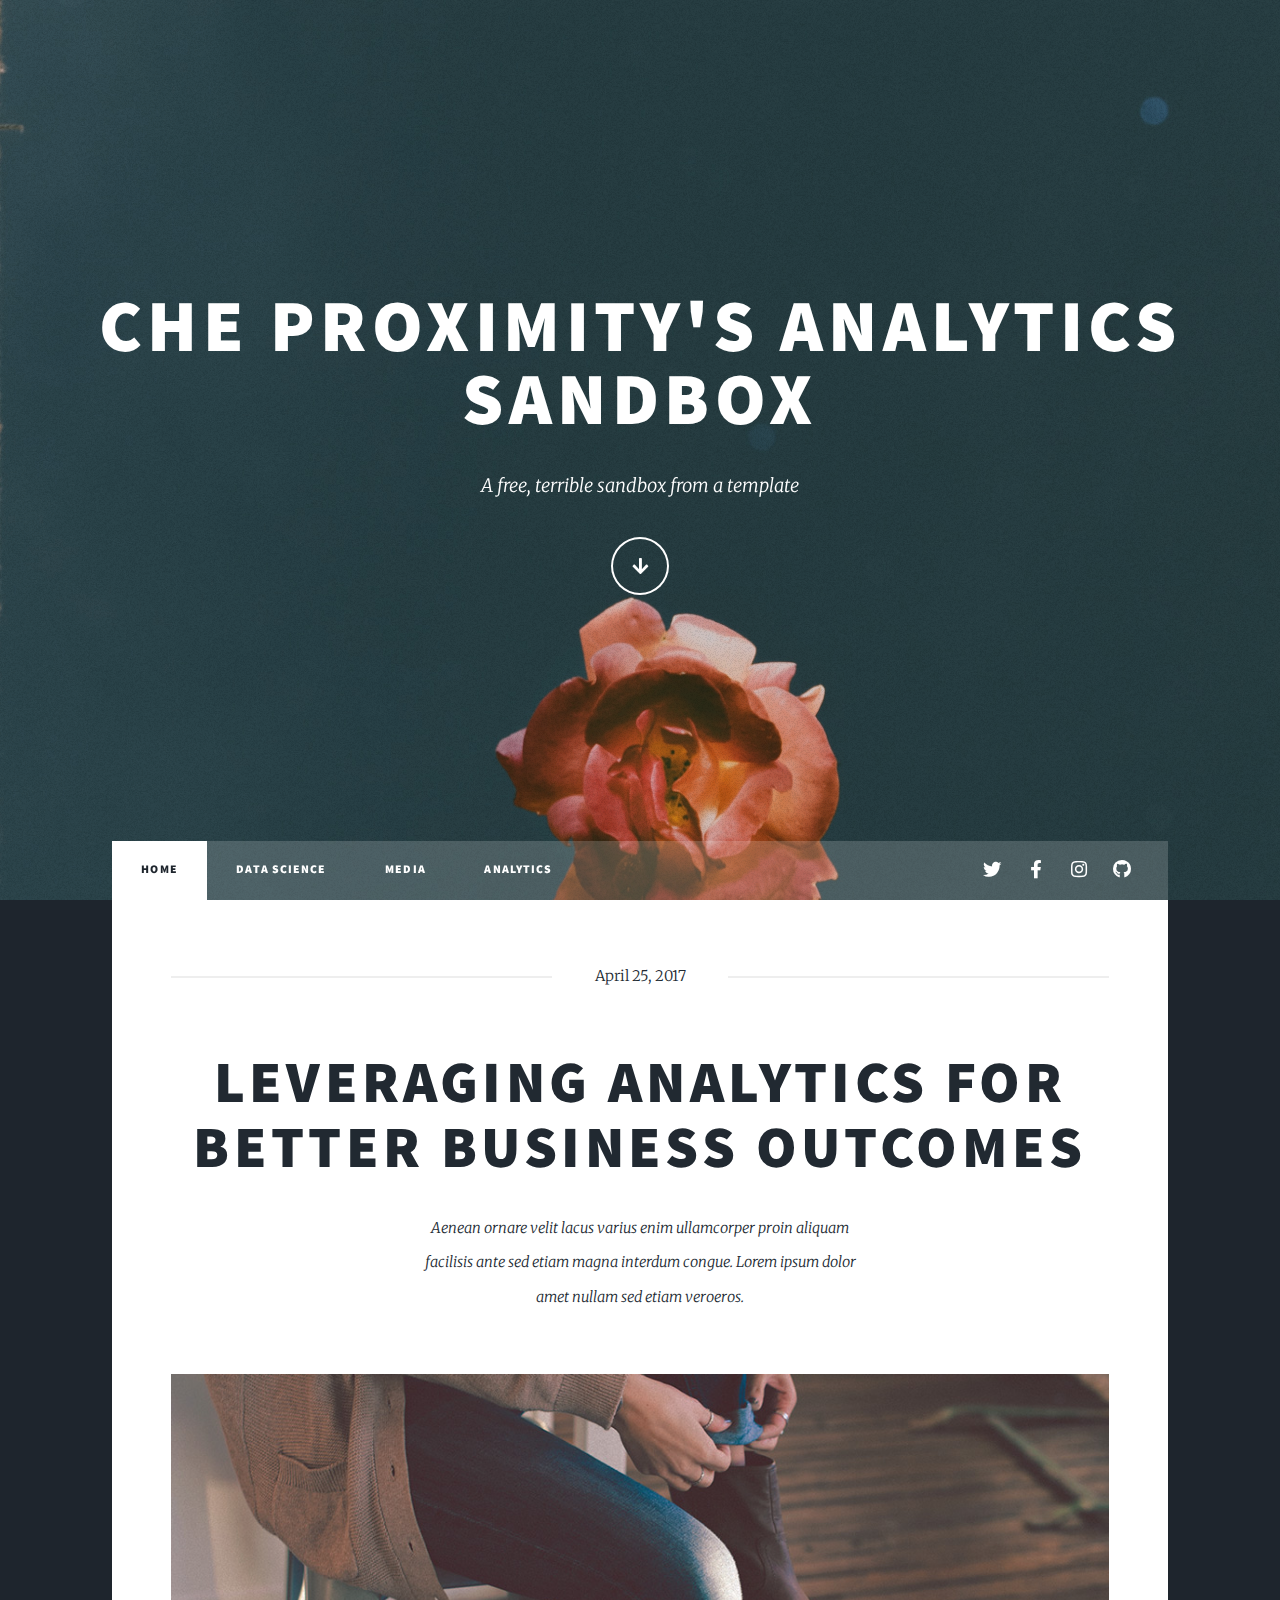
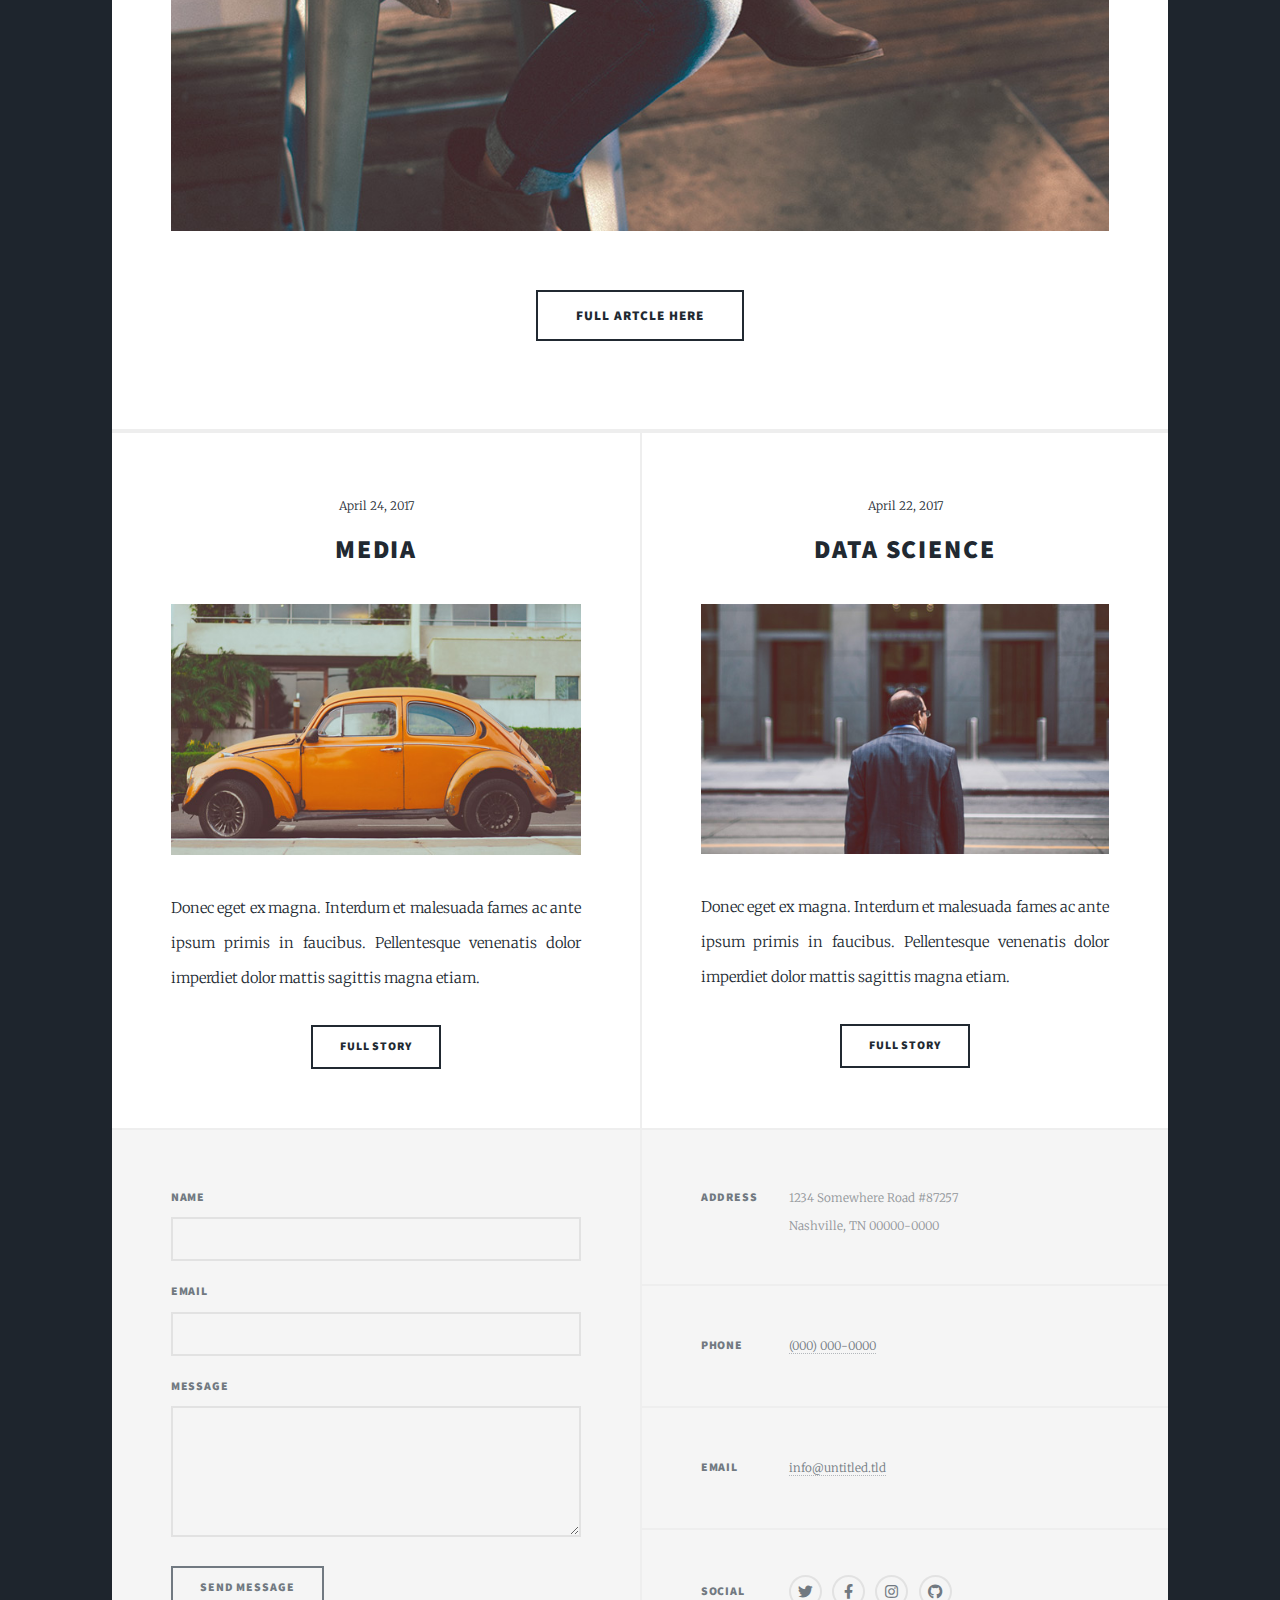
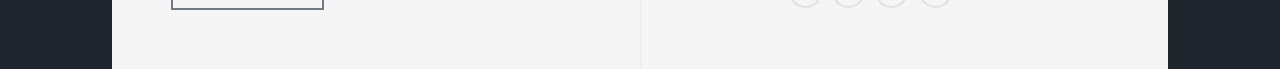
==== index.html @ 930ec950 "Update index.html" ====
<!DOCTYPE HTML>
<html>
	<head>
		<script src="//assets.adobedtm.com/launch-EN74e5ab53ba4c454cb581efbac5a014db-development.min.js"></script>
		<!-- Google Tag Manager -->
		<script>(function(w,d,s,l,i){w[l]=w[l]||[];w[l].push({'gtm.start':
		new Date().getTime(),event:'gtm.js'});var f=d.getElementsByTagName(s)[0],
		j=d.createElement(s),dl=l!='dataLayer'?'&l='+l:'';j.async=true;j.src=
		'https://www.googletagmanager.com/gtm.js?id='+i+dl;f.parentNode.insertBefore(j,f);
		})(window,document,'script','dataLayer','GTM-KGRVDTM');</script>
		<!-- End Google Tag Manager -->
		<title>Sandbox</title>
		<meta charset="utf-8" />
		<meta name="viewport" content="width=device-width, initial-scale=1, user-scalable=no" />
		<link rel="stylesheet" href="assets/css/main.css" />
		<noscript><link rel="stylesheet" href="assets/css/noscript.css" /></noscript>
	</head>
	<body class="is-preload">
		<!-- Google Tag Manager (noscript) -->
		<noscript><iframe src="https://www.googletagmanager.com/ns.html?id=GTM-KGRVDTM"
		height="0" width="0" style="display:none;visibility:hidden"></iframe></noscript>
		<!-- End Google Tag Manager (noscript) -->

		<!-- Wrapper -->
			<div id="wrapper" class="fade-in">

				<!-- Intro -->
					<div id="intro">
						<h1>CHE Proximity's Analytics Sandbox</h1>
						<p>A free, terrible sandbox from a template</p>
						<ul class="actions">
							<li><a href="#header" class="button icon solid solo fa-arrow-down scrolly" data-event-label="header-continue">Continue</a></li>
						</ul>
					</div>

				<!-- Header -->
					<header id="header">
						<a href="index.html" class="logo" data-event-label="header-navigation-button">Back to Home</a>
					</header>

				<!-- Nav -->
					<nav id="nav">
						<ul class="links">
							<li class="active"><a href="index.html" data-event-label="header-navigation-home">Home</a></li>
							<li><a href="datascience.html" data-event-label="header-navigation-datascience">Data Science</a></li>
							<li><a href="media.html" data-event-label="header-navigation-media">Media</a></li>
							<li><a href="analytics.html" data-event-label="header-navigation-analytics">Analytics</a></li>
						</ul>
						<ul class="icons">
							<li><a href="#" data-event-label="header-social-twitter" class="icon brands fa-twitter"><span class="label">Twitter</span></a></li>
							<li><a href="#" data-event-label="header-social-facebook" class="icon brands fa-facebook-f"><span class="label">Facebook</span></a></li>
							<li><a href="#" data-event-label="header-social-instagram" class="icon brands fa-instagram"><span class="label">Instagram</span></a></li>
							<li><a href="#" data-event-label="header-social-github" class="icon brands fa-github"><span class="label">GitHub</span></a></li>
						</ul>
					</nav>

				<!-- Main -->
					<div id="main">

						<!-- Featured Post -->
							<article class="post featured">
								<header class="major">
									<span class="date">April 25, 2017</span>
									<h2><a href="#">Leveraging analytics for better business outcomes</a></h2>
									<p>Aenean ornare velit lacus varius enim ullamcorper proin aliquam<br />
									facilisis ante sed etiam magna interdum congue. Lorem ipsum dolor<br />
									amet nullam sed etiam veroeros.</p>
								</header>
								<a href="analytics.html" class="image main"><img src="images/pic01.jpg" alt="" /></a>
								<ul class="actions special">
									<li><a href="analytics.html" class="button large">Full Artcle Here</a></li>
								</ul>
							</article>

						<!-- Posts -->
							<section class="posts">
								<article>
									<header>
										<span class="date">April 24, 2017</span>
										<h2><a href="media.html" data-event-label="article-media-header">Media</h2>
									</header>
									<a href="media.html" class="image fit" data-event-label="article-media-image"><img src="images/pic02.jpg" alt="" /></a>
									<p>Donec eget ex magna. Interdum et malesuada fames ac ante ipsum primis in faucibus. Pellentesque venenatis dolor imperdiet dolor mattis sagittis magna etiam.</p>
									<ul class="actions special">
										<li><a href="media.html" class="button" data-event-label="article-media-button">Full Story</a></li>
									</ul>
								</article>
								<article>
									<header>
										<span class="date">April 22, 2017</span>
										<h2><a href="datascience.html" data-event-label="article-datascience-header">Data Science</a></h2>
									</header>
									<a href="datascience.html" class="image fit" data-event-label="article-datascience-image"><img src="images/pic03.jpg" alt="" /></a>
									<p>Donec eget ex magna. Interdum et malesuada fames ac ante ipsum primis in faucibus. Pellentesque venenatis dolor imperdiet dolor mattis sagittis magna etiam.</p>
									<ul class="actions special">
										<li><a href="datascience.html" class="button" data-event-label="article-datascience-button">Full Story</a></li>
									</ul>
								</article>
							</section>
							</div>
				<!-- Footer -->
					<footer id="footer">
						<section>
							<form method="post" action="#">
								<div class="fields">
									<div class="field">
										<label for="name">Name</label>
										<input type="text" name="name" id="name" />
									</div>
									<div class="field">
										<label for="email">Email</label>
										<input type="text" name="email" id="email" />
									</div>
									<div class="field">
										<label for="message">Message</label>
										<textarea name="message" id="message" rows="3"></textarea>
									</div>
								</div>
								<ul class="actions">
									<li><input data-event-label="footer-email-submit" type="submit" value="Send Message" /></li>
								</ul>
							</form>
						</section>
						<section class="split contact">
							<section class="alt">
								<h3>Address</h3>
								<p>1234 Somewhere Road #87257<br />
								Nashville, TN 00000-0000</p>
							</section>
							<section>
								<h3>Phone</h3>
								<p><a  data-event-label="footer-phone-click" href="#">(000) 000-0000</a></p>
							</section>
							<section>
								<h3>Email</h3>
								<p><a data-event-label="footer-email-submit" href="#">info@untitled.tld</a></p>
							</section>
							<section>
								<h3>Social</h3>
								<ul class="icons alt">
									<li><a href="#" data-event-label="footer-social-twitter" class="icon brands alt fa-twitter"><span class="label">Twitter</span></a></li>
									<li><a href="#" data-event-label="footer-social-facebook" class="icon brands alt fa-facebook-f"><span class="label">Facebook</span></a></li>
									<li><a href="#" data-event-label="footer-social-instagram" class="icon brands alt fa-instagram"><span class="label">Instagram</span></a></li>
									<li><a href="#" data-event-label="footer-social-github" class="icon brands alt fa-github"><span class="label">GitHub</span></a></li>
								</ul>
							</section>
						</section>
					</footer>
			</div>

		<!-- Scripts -->
			<script src="assets/js/jquery.min.js"></script>
			<script src="assets/js/jquery.scrollex.min.js"></script>
			<script src="assets/js/jquery.scrolly.min.js"></script>
			<script src="assets/js/browser.min.js"></script>
			<script src="assets/js/breakpoints.min.js"></script>
			<script src="assets/js/util.js"></script>
			<script src="assets/js/main.js"></script>
	<script type="text/javascript">_satellite.pageBottom();</script>
	</body>
</html>
---- assets/css/main.css ----
@import url(fontawesome-all.min.css);
@import url("https://fonts.googleapis.com/css?family=Merriweather:300,700,300italic,700italic|Source+Sans+Pro:900");

/*
	Massively by HTML5 UP
	html5up.net | @ajlkn
	Free for personal and commercial use under the CCA 3.0 license (html5up.net/license)
*/

html, body, div, span, applet, object,
iframe, h1, h2, h3, h4, h5, h6, p, blockquote,
pre, a, abbr, acronym, address, big, cite,
code, del, dfn, em, img, ins, kbd, q, s, samp,
small, strike, strong, sub, sup, tt, var, b,
u, i, center, dl, dt, dd, ol, ul, li, fieldset,
form, label, legend, table, caption, tbody,
tfoot, thead, tr, th, td, article, aside,
canvas, details, embed, figure, figcaption,
footer, header, hgroup, menu, nav, output, ruby,
section, summary, time, mark, audio, video {
	margin: 0;
	padding: 0;
	border: 0;
	font-size: 100%;
	font: inherit;
	vertical-align: baseline;}

article, aside, details, figcaption, figure,
footer, header, hgroup, menu, nav, section {
	display: block;}

body {
	line-height: 1;
}

ol, ul {
	list-style: none;
}

blockquote, q {
	quotes: none;
}

	blockquote:before, blockquote:after, q:before, q:after {
		content: '';
		content: none;
	}

table {
	border-collapse: collapse;
	border-spacing: 0;
}

body {
	-webkit-text-size-adjust: none;
}

mark {
	background-color: transparent;
	color: inherit;
}

input::-moz-focus-inner {
	border: 0;
	padding: 0;
}

input, select, textarea {
	-moz-appearance: none;
	-webkit-appearance: none;
	-ms-appearance: none;
	appearance: none;
}

/* Basic */

	@-ms-viewport {
		width: device-width;
	}

	body {
		-ms-overflow-style: scrollbar;
	}

	@media screen and (max-width: 480px) {

		html, body {
			min-width: 320px;
		}

	}

	html {
		box-sizing: border-box;
	}

	*, *:before, *:after {
		box-sizing: inherit;
	}

	body {
		background-color: #1e252d;
	}

		body.is-preload *, body.is-preload *:before, body.is-preload *:after {
			-moz-animation: none !important;
			-webkit-animation: none !important;
			-ms-animation: none !important;
			animation: none !important;
			-moz-transition: none !important;
			-webkit-transition: none !important;
			-ms-transition: none !important;
			transition: none !important;
		}

/* Type */

	html {
		font-size: 16pt;
	}

		@media screen and (max-width: 1680px) {

			html {
				font-size: 12pt;
			}

		}

		@media screen and (max-width: 1280px) {

			html {
				font-size: 11pt;
			}

		}

		@media screen and (max-width: 360px) {

			html {
				font-size: 10pt;
			}

		}

	body {
		color: #212931;
	}

	body, input, select, textarea {
		font-family: "Merriweather", Georgia, serif;
		font-weight: 300;
		font-size: 1rem;
		line-height: 2.375;
	}

	a {
		-moz-transition: color 0.2s ease-in-out, background-color 0.2s ease-in-out, border-color 0.2s ease-in-out, box-shadow 0.2s ease-in-out;
		-webkit-transition: color 0.2s ease-in-out, background-color 0.2s ease-in-out, border-color 0.2s ease-in-out, box-shadow 0.2s ease-in-out;
		-ms-transition: color 0.2s ease-in-out, background-color 0.2s ease-in-out, border-color 0.2s ease-in-out, box-shadow 0.2s ease-in-out;
		transition: color 0.2s ease-in-out, background-color 0.2s ease-in-out, border-color 0.2s ease-in-out, box-shadow 0.2s ease-in-out;
		border-bottom: dotted 1px;
		text-decoration: none;
	}

		a:hover {
			border-bottom-color: transparent;
		}

	strong, b {
		font-weight: 600;
	}

	em, i {
		font-style: italic;
	}

	p {
		text-align: justify;
		margin: 0 0 2rem 0;
	}

	h1, h2, h3, h4, h5, h6 {
		font-family: "Source Sans Pro", Helvetica, sans-serif;
		font-weight: 900;
		line-height: 1.5;
		letter-spacing: 0.075em;
		text-transform: uppercase;
		margin: 0 0 1rem 0;
	}

		h1 a, h2 a, h3 a, h4 a, h5 a, h6 a {
			border-bottom: 0;
			color: inherit;
			text-decoration: none;
		}

	h1 {
		font-size: 4rem;
		line-height: 1.1;
		margin: 0 0 2rem 0;
	}

	h2 {
		font-size: 1.75rem;
		line-height: 1.3;
		margin: 0 0 1.5rem 0;
	}

	h3 {
		font-size: 1.25rem;
		margin: 0 0 1.5rem 0;
	}

	h4 {
		font-size: 1rem;
	}

	h5 {
		font-size: 0.9rem;
	}

	h6 {
		font-size: 0.8rem;
	}

	sub {
		font-size: 0.8rem;
		position: relative;
		top: 0.5rem;
	}

	sup {
		font-size: 0.8rem;
		position: relative;
		top: -0.5rem;
	}

	blockquote {
		border-left: solid 4px;
		font-style: italic;
		margin: 0 0 2rem 0;
		padding: 0.5rem 0 0.5rem 2rem;
	}

	code {
		border: solid 2px;
		font-family: "Courier New", monospace;
		font-size: 0.9rem;
		margin: 0 0.25rem;
		padding: 0.25rem 0.65rem;
	}

	pre {
		-webkit-overflow-scrolling: touch;
		font-family: "Courier New", monospace;
		font-size: 0.9rem;
		margin: 0 0 2rem 0;
	}

		pre code {
			display: block;
			line-height: 1.75;
			padding: 1rem 1.5rem;
			overflow-x: auto;
		}

	hr {
		border: 0;
		border-bottom: solid 2px;
		margin: 3rem 0;
	}

		hr.major {
			margin: 5rem 0;
		}

	.align-left {
		text-align: left;
	}

	.align-center {
		text-align: center;
	}

	.align-right {
		text-align: right;
	}

	input, select, textarea {
		color: #212931;
	}

	a {
		color: #212931;
		border-bottom-color: rgba(33, 41, 49, 0.5);
	}

		a:hover {
			border-bottom-color: transparent;
			color: #18bfef !important;
		}

	strong, b {
		color: #212931;
	}

	h1, h2, h3, h4, h5, h6 {
		color: #212931;
	}

	blockquote {
		border-left-color: #eeeeee;
	}

	code {
		background: rgba(220, 220, 220, 0.25);
		border-color: #eeeeee;
	}

	hr {
		border-bottom-color: #eeeeee;
	}

/* Row */

	.row {
		display: flex;
		flex-wrap: wrap;
		box-sizing: border-box;
		align-items: stretch;
	}

		.row > * {
			box-sizing: border-box;
		}

		.row.gtr-uniform > * > :last-child {
			margin-bottom: 0;
		}

		.row.aln-left {
			justify-content: flex-start;
		}

		.row.aln-center {
			justify-content: center;
		}

		.row.aln-right {
			justify-content: flex-end;
		}

		.row.aln-top {
			align-items: flex-start;
		}

		.row.aln-middle {
			align-items: center;
		}

		.row.aln-bottom {
			align-items: flex-end;
		}

		.row > .imp {
			order: -1;
		}

		.row > .col-1 {
			width: 8.33333%;
		}

		.row > .off-1 {
			margin-left: 8.33333%;
		}

		.row > .col-2 {
			width: 16.66667%;
		}

		.row > .off-2 {
			margin-left: 16.66667%;
		}

		.row > .col-3 {
			width: 25%;
		}

		.row > .off-3 {
			margin-left: 25%;
		}

		.row > .col-4 {
			width: 33.33333%;
		}

		.row > .off-4 {
			margin-left: 33.33333%;
		}

		.row > .col-5 {
			width: 41.66667%;
		}

		.row > .off-5 {
			margin-left: 41.66667%;
		}

		.row > .col-6 {
			width: 50%;
		}

		.row > .off-6 {
			margin-left: 50%;
		}

		.row > .col-7 {
			width: 58.33333%;
		}

		.row > .off-7 {
			margin-left: 58.33333%;
		}

		.row > .col-8 {
			width: 66.66667%;
		}

		.row > .off-8 {
			margin-left: 66.66667%;
		}

		.row > .col-9 {
			width: 75%;
		}

		.row > .off-9 {
			margin-left: 75%;
		}

		.row > .col-10 {
			width: 83.33333%;
		}

		.row > .off-10 {
			margin-left: 83.33333%;
		}

		.row > .col-11 {
			width: 91.66667%;
		}

		.row > .off-11 {
			margin-left: 91.66667%;
		}

		.row > .col-12 {
			width: 100%;
		}

		.row > .off-12 {
			margin-left: 100%;
		}

		.row.gtr-0 {
			margin-top: 0;
			margin-left: 0rem;
		}

			.row.gtr-0 > * {
				padding: 0 0 0 0rem;
			}

			.row.gtr-0.gtr-uniform {
				margin-top: 0rem;
			}

				.row.gtr-0.gtr-uniform > * {
					padding-top: 0rem;
				}

		.row.gtr-25 {
			margin-top: 0;
			margin-left: -0.375rem;
		}

			.row.gtr-25 > * {
				padding: 0 0 0 0.375rem;
			}

			.row.gtr-25.gtr-uniform {
				margin-top: -0.375rem;
			}

				.row.gtr-25.gtr-uniform > * {
					padding-top: 0.375rem;
				}

		.row.gtr-50 {
			margin-top: 0;
			margin-left: -0.75rem;
		}

			.row.gtr-50 > * {
				padding: 0 0 0 0.75rem;
			}

			.row.gtr-50.gtr-uniform {
				margin-top: -0.75rem;
			}

				.row.gtr-50.gtr-uniform > * {
					padding-top: 0.75rem;
				}

		.row {
			margin-top: 0;
			margin-left: -1.5rem;
		}

			.row > * {
				padding: 0 0 0 1.5rem;
			}

			.row.gtr-uniform {
				margin-top: -1.5rem;
			}

				.row.gtr-uniform > * {
					padding-top: 1.5rem;
				}

		.row.gtr-150 {
			margin-top: 0;
			margin-left: -2.25rem;
		}

			.row.gtr-150 > * {
				padding: 0 0 0 2.25rem;
			}

			.row.gtr-150.gtr-uniform {
				margin-top: -2.25rem;
			}

				.row.gtr-150.gtr-uniform > * {
					padding-top: 2.25rem;
				}

		.row.gtr-200 {
			margin-top: 0;
			margin-left: -3rem;
		}

			.row.gtr-200 > * {
				padding: 0 0 0 3rem;
			}

			.row.gtr-200.gtr-uniform {
				margin-top: -3rem;
			}

				.row.gtr-200.gtr-uniform > * {
					padding-top: 3rem;
				}

		@media screen and (max-width: 1680px) {

			.row {
				display: flex;
				flex-wrap: wrap;
				box-sizing: border-box;
				align-items: stretch;
			}

				.row > * {
					box-sizing: border-box;
				}

				.row.gtr-uniform > * > :last-child {
					margin-bottom: 0;
				}

				.row.aln-left {
					justify-content: flex-start;
				}

				.row.aln-center {
					justify-content: center;
				}

				.row.aln-right {
					justify-content: flex-end;
				}

				.row.aln-top {
					align-items: flex-start;
				}

				.row.aln-middle {
					align-items: center;
				}

				.row.aln-bottom {
					align-items: flex-end;
				}

				.row > .imp-xlarge {
					order: -1;
				}

				.row > .col-1-xlarge {
					width: 8.33333%;
				}

				.row > .off-1-xlarge {
					margin-left: 8.33333%;
				}

				.row > .col-2-xlarge {
					width: 16.66667%;
				}

				.row > .off-2-xlarge {
					margin-left: 16.66667%;
				}

				.row > .col-3-xlarge {
					width: 25%;
				}

				.row > .off-3-xlarge {
					margin-left: 25%;
				}

				.row > .col-4-xlarge {
					width: 33.33333%;
				}

				.row > .off-4-xlarge {
					margin-left: 33.33333%;
				}

				.row > .col-5-xlarge {
					width: 41.66667%;
				}

				.row > .off-5-xlarge {
					margin-left: 41.66667%;
				}

				.row > .col-6-xlarge {
					width: 50%;
				}

				.row > .off-6-xlarge {
					margin-left: 50%;
				}

				.row > .col-7-xlarge {
					width: 58.33333%;
				}

				.row > .off-7-xlarge {
					margin-left: 58.33333%;
				}

				.row > .col-8-xlarge {
					width: 66.66667%;
				}

				.row > .off-8-xlarge {
					margin-left: 66.66667%;
				}

				.row > .col-9-xlarge {
					width: 75%;
				}

				.row > .off-9-xlarge {
					margin-left: 75%;
				}

				.row > .col-10-xlarge {
					width: 83.33333%;
				}

				.row > .off-10-xlarge {
					margin-left: 83.33333%;
				}

				.row > .col-11-xlarge {
					width: 91.66667%;
				}

				.row > .off-11-xlarge {
					margin-left: 91.66667%;
				}

				.row > .col-12-xlarge {
					width: 100%;
				}

				.row > .off-12-xlarge {
					margin-left: 100%;
				}

				.row.gtr-0 {
					margin-top: 0;
					margin-left: 0rem;
				}

					.row.gtr-0 > * {
						padding: 0 0 0 0rem;
					}

					.row.gtr-0.gtr-uniform {
						margin-top: 0rem;
					}

						.row.gtr-0.gtr-uniform > * {
							padding-top: 0rem;
						}

				.row.gtr-25 {
					margin-top: 0;
					margin-left: -0.375rem;
				}

					.row.gtr-25 > * {
						padding: 0 0 0 0.375rem;
					}

					.row.gtr-25.gtr-uniform {
						margin-top: -0.375rem;
					}

						.row.gtr-25.gtr-uniform > * {
							padding-top: 0.375rem;
						}

				.row.gtr-50 {
					margin-top: 0;
					margin-left: -0.75rem;
				}

					.row.gtr-50 > * {
						padding: 0 0 0 0.75rem;
					}

					.row.gtr-50.gtr-uniform {
						margin-top: -0.75rem;
					}

						.row.gtr-50.gtr-uniform > * {
							padding-top: 0.75rem;
						}

				.row {
					margin-top: 0;
					margin-left: -1.5rem;
				}

					.row > * {
						padding: 0 0 0 1.5rem;
					}

					.row.gtr-uniform {
						margin-top: -1.5rem;
					}

						.row.gtr-uniform > * {
							padding-top: 1.5rem;
						}

				.row.gtr-150 {
					margin-top: 0;
					margin-left: -2.25rem;
				}

					.row.gtr-150 > * {
						padding: 0 0 0 2.25rem;
					}

					.row.gtr-150.gtr-uniform {
						margin-top: -2.25rem;
					}

						.row.gtr-150.gtr-uniform > * {
							padding-top: 2.25rem;
						}

				.row.gtr-200 {
					margin-top: 0;
					margin-left: -3rem;
				}

					.row.gtr-200 > * {
						padding: 0 0 0 3rem;
					}

					.row.gtr-200.gtr-uniform {
						margin-top: -3rem;
					}

						.row.gtr-200.gtr-uniform > * {
							padding-top: 3rem;
						}

		}

		@media screen and (max-width: 1280px) {

			.row {
				display: flex;
				flex-wrap: wrap;
				box-sizing: border-box;
				align-items: stretch;
			}

				.row > * {
					box-sizing: border-box;
				}

				.row.gtr-uniform > * > :last-child {
					margin-bottom: 0;
				}

				.row.aln-left {
					justify-content: flex-start;
				}

				.row.aln-center {
					justify-content: center;
				}

				.row.aln-right {
					justify-content: flex-end;
				}

				.row.aln-top {
					align-items: flex-start;
				}

				.row.aln-middle {
					align-items: center;
				}

				.row.aln-bottom {
					align-items: flex-end;
				}

				.row > .imp-large {
					order: -1;
				}

				.row > .col-1-large {
					width: 8.33333%;
				}

				.row > .off-1-large {
					margin-left: 8.33333%;
				}

				.row > .col-2-large {
					width: 16.66667%;
				}

				.row > .off-2-large {
					margin-left: 16.66667%;
				}

				.row > .col-3-large {
					width: 25%;
				}

				.row > .off-3-large {
					margin-left: 25%;
				}

				.row > .col-4-large {
					width: 33.33333%;
				}

				.row > .off-4-large {
					margin-left: 33.33333%;
				}

				.row > .col-5-large {
					width: 41.66667%;
				}

				.row > .off-5-large {
					margin-left: 41.66667%;
				}

				.row > .col-6-large {
					width: 50%;
				}

				.row > .off-6-large {
					margin-left: 50%;
				}

				.row > .col-7-large {
					width: 58.33333%;
				}

				.row > .off-7-large {
					margin-left: 58.33333%;
				}

				.row > .col-8-large {
					width: 66.66667%;
				}

				.row > .off-8-large {
					margin-left: 66.66667%;
				}

				.row > .col-9-large {
					width: 75%;
				}

				.row > .off-9-large {
					margin-left: 75%;
				}

				.row > .col-10-large {
					width: 83.33333%;
				}

				.row > .off-10-large {
					margin-left: 83.33333%;
				}

				.row > .col-11-large {
					width: 91.66667%;
				}

				.row > .off-11-large {
					margin-left: 91.66667%;
				}

				.row > .col-12-large {
					width: 100%;
				}

				.row > .off-12-large {
					margin-left: 100%;
				}

				.row.gtr-0 {
					margin-top: 0;
					margin-left: 0rem;
				}

					.row.gtr-0 > * {
						padding: 0 0 0 0rem;
					}

					.row.gtr-0.gtr-uniform {
						margin-top: 0rem;
					}

						.row.gtr-0.gtr-uniform > * {
							padding-top: 0rem;
						}

				.row.gtr-25 {
					margin-top: 0;
					margin-left: -0.375rem;
				}

					.row.gtr-25 > * {
						padding: 0 0 0 0.375rem;
					}

					.row.gtr-25.gtr-uniform {
						margin-top: -0.375rem;
					}

						.row.gtr-25.gtr-uniform > * {
							padding-top: 0.375rem;
						}

				.row.gtr-50 {
					margin-top: 0;
					margin-left: -0.75rem;
				}

					.row.gtr-50 > * {
						padding: 0 0 0 0.75rem;
					}

					.row.gtr-50.gtr-uniform {
						margin-top: -0.75rem;
					}

						.row.gtr-50.gtr-uniform > * {
							padding-top: 0.75rem;
						}

				.row {
					margin-top: 0;
					margin-left: -1.5rem;
				}

					.row > * {
						padding: 0 0 0 1.5rem;
					}

					.row.gtr-uniform {
						margin-top: -1.5rem;
					}

						.row.gtr-uniform > * {
							padding-top: 1.5rem;
						}

				.row.gtr-150 {
					margin-top: 0;
					margin-left: -2.25rem;
				}

					.row.gtr-150 > * {
						padding: 0 0 0 2.25rem;
					}

					.row.gtr-150.gtr-uniform {
						margin-top: -2.25rem;
					}

						.row.gtr-150.gtr-uniform > * {
							padding-top: 2.25rem;
						}

				.row.gtr-200 {
					margin-top: 0;
					margin-left: -3rem;
				}

					.row.gtr-200 > * {
						padding: 0 0 0 3rem;
					}

					.row.gtr-200.gtr-uniform {
						margin-top: -3rem;
					}

						.row.gtr-200.gtr-uniform > * {
							padding-top: 3rem;
						}

		}

		@media screen and (max-width: 980px) {

			.row {
				display: flex;
				flex-wrap: wrap;
				box-sizing: border-box;
				align-items: stretch;
			}

				.row > * {
					box-sizing: border-box;
				}

				.row.gtr-uniform > * > :last-child {
					margin-bottom: 0;
				}

				.row.aln-left {
					justify-content: flex-start;
				}

				.row.aln-center {
					justify-content: center;
				}

				.row.aln-right {
					justify-content: flex-end;
				}

				.row.aln-top {
					align-items: flex-start;
				}

				.row.aln-middle {
					align-items: center;
				}

				.row.aln-bottom {
					align-items: flex-end;
				}

				.row > .imp-medium {
					order: -1;
				}

				.row > .col-1-medium {
					width: 8.33333%;
				}

				.row > .off-1-medium {
					margin-left: 8.33333%;
				}

				.row > .col-2-medium {
					width: 16.66667%;
				}

				.row > .off-2-medium {
					margin-left: 16.66667%;
				}

				.row > .col-3-medium {
					width: 25%;
				}

				.row > .off-3-medium {
					margin-left: 25%;
				}

				.row > .col-4-medium {
					width: 33.33333%;
				}

				.row > .off-4-medium {
					margin-left: 33.33333%;
				}

				.row > .col-5-medium {
					width: 41.66667%;
				}

				.row > .off-5-medium {
					margin-left: 41.66667%;
				}

				.row > .col-6-medium {
					width: 50%;
				}

				.row > .off-6-medium {
					margin-left: 50%;
				}

				.row > .col-7-medium {
					width: 58.33333%;
				}

				.row > .off-7-medium {
					margin-left: 58.33333%;
				}

				.row > .col-8-medium {
					width: 66.66667%;
				}

				.row > .off-8-medium {
					margin-left: 66.66667%;
				}

				.row > .col-9-medium {
					width: 75%;
				}

				.row > .off-9-medium {
					margin-left: 75%;
				}

				.row > .col-10-medium {
					width: 83.33333%;
				}

				.row > .off-10-medium {
					margin-left: 83.33333%;
				}

				.row > .col-11-medium {
					width: 91.66667%;
				}

				.row > .off-11-medium {
					margin-left: 91.66667%;
				}

				.row > .col-12-medium {
					width: 100%;
				}

				.row > .off-12-medium {
					margin-left: 100%;
				}

				.row.gtr-0 {
					margin-top: 0;
					margin-left: 0rem;
				}

					.row.gtr-0 > * {
						padding: 0 0 0 0rem;
					}

					.row.gtr-0.gtr-uniform {
						margin-top: 0rem;
					}

						.row.gtr-0.gtr-uniform > * {
							padding-top: 0rem;
						}

				.row.gtr-25 {
					margin-top: 0;
					margin-left: -0.375rem;
				}

					.row.gtr-25 > * {
						padding: 0 0 0 0.375rem;
					}

					.row.gtr-25.gtr-uniform {
						margin-top: -0.375rem;
					}

						.row.gtr-25.gtr-uniform > * {
							padding-top: 0.375rem;
						}

				.row.gtr-50 {
					margin-top: 0;
					margin-left: -0.75rem;
				}

					.row.gtr-50 > * {
						padding: 0 0 0 0.75rem;
					}

					.row.gtr-50.gtr-uniform {
						margin-top: -0.75rem;
					}

						.row.gtr-50.gtr-uniform > * {
							padding-top: 0.75rem;
						}

				.row {
					margin-top: 0;
					margin-left: -1.5rem;
				}

					.row > * {
						padding: 0 0 0 1.5rem;
					}

					.row.gtr-uniform {
						margin-top: -1.5rem;
					}

						.row.gtr-uniform > * {
							padding-top: 1.5rem;
						}

				.row.gtr-150 {
					margin-top: 0;
					margin-left: -2.25rem;
				}

					.row.gtr-150 > * {
						padding: 0 0 0 2.25rem;
					}

					.row.gtr-150.gtr-uniform {
						margin-top: -2.25rem;
					}

						.row.gtr-150.gtr-uniform > * {
							padding-top: 2.25rem;
						}

				.row.gtr-200 {
					margin-top: 0;
					margin-left: -3rem;
				}

					.row.gtr-200 > * {
						padding: 0 0 0 3rem;
					}

					.row.gtr-200.gtr-uniform {
						margin-top: -3rem;
					}

						.row.gtr-200.gtr-uniform > * {
							padding-top: 3rem;
						}

		}

		@media screen and (max-width: 736px) {

			.row {
				display: flex;
				flex-wrap: wrap;
				box-sizing: border-box;
				align-items: stretch;
			}

				.row > * {
					box-sizing: border-box;
				}

				.row.gtr-uniform > * > :last-child {
					margin-bottom: 0;
				}

				.row.aln-left {
					justify-content: flex-start;
				}

				.row.aln-center {
					justify-content: center;
				}

				.row.aln-right {
					justify-content: flex-end;
				}

				.row.aln-top {
					align-items: flex-start;
				}

				.row.aln-middle {
					align-items: center;
				}

				.row.aln-bottom {
					align-items: flex-end;
				}

				.row > .imp-small {
					order: -1;
				}

				.row > .col-1-small {
					width: 8.33333%;
				}

				.row > .off-1-small {
					margin-left: 8.33333%;
				}

				.row > .col-2-small {
					width: 16.66667%;
				}

				.row > .off-2-small {
					margin-left: 16.66667%;
				}

				.row > .col-3-small {
					width: 25%;
				}

				.row > .off-3-small {
					margin-left: 25%;
				}

				.row > .col-4-small {
					width: 33.33333%;
				}

				.row > .off-4-small {
					margin-left: 33.33333%;
				}

				.row > .col-5-small {
					width: 41.66667%;
				}

				.row > .off-5-small {
					margin-left: 41.66667%;
				}

				.row > .col-6-small {
					width: 50%;
				}

				.row > .off-6-small {
					margin-left: 50%;
				}

				.row > .col-7-small {
					width: 58.33333%;
				}

				.row > .off-7-small {
					margin-left: 58.33333%;
				}

				.row > .col-8-small {
					width: 66.66667%;
				}

				.row > .off-8-small {
					margin-left: 66.66667%;
				}

				.row > .col-9-small {
					width: 75%;
				}

				.row > .off-9-small {
					margin-left: 75%;
				}

				.row > .col-10-small {
					width: 83.33333%;
				}

				.row > .off-10-small {
					margin-left: 83.33333%;
				}

				.row > .col-11-small {
					width: 91.66667%;
				}

				.row > .off-11-small {
					margin-left: 91.66667%;
				}

				.row > .col-12-small {
					width: 100%;
				}

				.row > .off-12-small {
					margin-left: 100%;
				}

				.row.gtr-0 {
					margin-top: 0;
					margin-left: 0rem;
				}

					.row.gtr-0 > * {
						padding: 0 0 0 0rem;
					}

					.row.gtr-0.gtr-uniform {
						margin-top: 0rem;
					}

						.row.gtr-0.gtr-uniform > * {
							padding-top: 0rem;
						}

				.row.gtr-25 {
					margin-top: 0;
					margin-left: -0.375rem;
				}

					.row.gtr-25 > * {
						padding: 0 0 0 0.375rem;
					}

					.row.gtr-25.gtr-uniform {
						margin-top: -0.375rem;
					}

						.row.gtr-25.gtr-uniform > * {
							padding-top: 0.375rem;
						}

				.row.gtr-50 {
					margin-top: 0;
					margin-left: -0.75rem;
				}

					.row.gtr-50 > * {
						padding: 0 0 0 0.75rem;
					}

					.row.gtr-50.gtr-uniform {
						margin-top: -0.75rem;
					}

						.row.gtr-50.gtr-uniform > * {
							padding-top: 0.75rem;
						}

				.row {
					margin-top: 0;
					margin-left: -1.5rem;
				}

					.row > * {
						padding: 0 0 0 1.5rem;
					}

					.row.gtr-uniform {
						margin-top: -1.5rem;
					}

						.row.gtr-uniform > * {
							padding-top: 1.5rem;
						}

				.row.gtr-150 {
					margin-top: 0;
					margin-left: -2.25rem;
				}

					.row.gtr-150 > * {
						padding: 0 0 0 2.25rem;
					}

					.row.gtr-150.gtr-uniform {
						margin-top: -2.25rem;
					}

						.row.gtr-150.gtr-uniform > * {
							padding-top: 2.25rem;
						}

				.row.gtr-200 {
					margin-top: 0;
					margin-left: -3rem;
				}

					.row.gtr-200 > * {
						padding: 0 0 0 3rem;
					}

					.row.gtr-200.gtr-uniform {
						margin-top: -3rem;
					}

						.row.gtr-200.gtr-uniform > * {
							padding-top: 3rem;
						}

		}

		@media screen and (max-width: 480px) {

			.row {
				display: flex;
				flex-wrap: wrap;
				box-sizing: border-box;
				align-items: stretch;
			}

				.row > * {
					box-sizing: border-box;
				}

				.row.gtr-uniform > * > :last-child {
					margin-bottom: 0;
				}

				.row.aln-left {
					justify-content: flex-start;
				}

				.row.aln-center {
					justify-content: center;
				}

				.row.aln-right {
					justify-content: flex-end;
				}

				.row.aln-top {
					align-items: flex-start;
				}

				.row.aln-middle {
					align-items: center;
				}

				.row.aln-bottom {
					align-items: flex-end;
				}

				.row > .imp-xsmall {
					order: -1;
				}

				.row > .col-1-xsmall {
					width: 8.33333%;
				}

				.row > .off-1-xsmall {
					margin-left: 8.33333%;
				}

				.row > .col-2-xsmall {
					width: 16.66667%;
				}

				.row > .off-2-xsmall {
					margin-left: 16.66667%;
				}

				.row > .col-3-xsmall {
					width: 25%;
				}

				.row > .off-3-xsmall {
					margin-left: 25%;
				}

				.row > .col-4-xsmall {
					width: 33.33333%;
				}

				.row > .off-4-xsmall {
					margin-left: 33.33333%;
				}

				.row > .col-5-xsmall {
					width: 41.66667%;
				}

				.row > .off-5-xsmall {
					margin-left: 41.66667%;
				}

				.row > .col-6-xsmall {
					width: 50%;
				}

				.row > .off-6-xsmall {
					margin-left: 50%;
				}

				.row > .col-7-xsmall {
					width: 58.33333%;
				}

				.row > .off-7-xsmall {
					margin-left: 58.33333%;
				}

				.row > .col-8-xsmall {
					width: 66.66667%;
				}

				.row > .off-8-xsmall {
					margin-left: 66.66667%;
				}

				.row > .col-9-xsmall {
					width: 75%;
				}

				.row > .off-9-xsmall {
					margin-left: 75%;
				}

				.row > .col-10-xsmall {
					width: 83.33333%;
				}

				.row > .off-10-xsmall {
					margin-left: 83.33333%;
				}

				.row > .col-11-xsmall {
					width: 91.66667%;
				}

				.row > .off-11-xsmall {
					margin-left: 91.66667%;
				}

				.row > .col-12-xsmall {
					width: 100%;
				}

				.row > .off-12-xsmall {
					margin-left: 100%;
				}

				.row.gtr-0 {
					margin-top: 0;
					margin-left: 0rem;
				}

					.row.gtr-0 > * {
						padding: 0 0 0 0rem;
					}

					.row.gtr-0.gtr-uniform {
						margin-top: 0rem;
					}

						.row.gtr-0.gtr-uniform > * {
							padding-top: 0rem;
						}

				.row.gtr-25 {
					margin-top: 0;
					margin-left: -0.375rem;
				}

					.row.gtr-25 > * {
						padding: 0 0 0 0.375rem;
					}

					.row.gtr-25.gtr-uniform {
						margin-top: -0.375rem;
					}

						.row.gtr-25.gtr-uniform > * {
							padding-top: 0.375rem;
						}

				.row.gtr-50 {
					margin-top: 0;
					margin-left: -0.75rem;
				}

					.row.gtr-50 > * {
						padding: 0 0 0 0.75rem;
					}

					.row.gtr-50.gtr-uniform {
						margin-top: -0.75rem;
					}

						.row.gtr-50.gtr-uniform > * {
							padding-top: 0.75rem;
						}

				.row {
					margin-top: 0;
					margin-left: -1.5rem;
				}

					.row > * {
						padding: 0 0 0 1.5rem;
					}

					.row.gtr-uniform {
						margin-top: -1.5rem;
					}

						.row.gtr-uniform > * {
							padding-top: 1.5rem;
						}

				.row.gtr-150 {
					margin-top: 0;
					margin-left: -2.25rem;
				}

					.row.gtr-150 > * {
						padding: 0 0 0 2.25rem;
					}

					.row.gtr-150.gtr-uniform {
						margin-top: -2.25rem;
					}

						.row.gtr-150.gtr-uniform > * {
							padding-top: 2.25rem;
						}

				.row.gtr-200 {
					margin-top: 0;
					margin-left: -3rem;
				}

					.row.gtr-200 > * {
						padding: 0 0 0 3rem;
					}

					.row.gtr-200.gtr-uniform {
						margin-top: -3rem;
					}

						.row.gtr-200.gtr-uniform > * {
							padding-top: 3rem;
						}

		}

		@media screen and (max-width: 360px) {

			.row {
				display: flex;
				flex-wrap: wrap;
				box-sizing: border-box;
				align-items: stretch;
			}

				.row > * {
					box-sizing: border-box;
				}

				.row.gtr-uniform > * > :last-child {
					margin-bottom: 0;
				}

				.row.aln-left {
					justify-content: flex-start;
				}

				.row.aln-center {
					justify-content: center;
				}

				.row.aln-right {
					justify-content: flex-end;
				}

				.row.aln-top {
					align-items: flex-start;
				}

				.row.aln-middle {
					align-items: center;
				}

				.row.aln-bottom {
					align-items: flex-end;
				}

				.row > .imp-xxsmall {
					order: -1;
				}

				.row > .col-1-xxsmall {
					width: 8.33333%;
				}

				.row > .off-1-xxsmall {
					margin-left: 8.33333%;
				}

				.row > .col-2-xxsmall {
					width: 16.66667%;
				}

				.row > .off-2-xxsmall {
					margin-left: 16.66667%;
				}

				.row > .col-3-xxsmall {
					width: 25%;
				}

				.row > .off-3-xxsmall {
					margin-left: 25%;
				}

				.row > .col-4-xxsmall {
					width: 33.33333%;
				}

				.row > .off-4-xxsmall {
					margin-left: 33.33333%;
				}

				.row > .col-5-xxsmall {
					width: 41.66667%;
				}

				.row > .off-5-xxsmall {
					margin-left: 41.66667%;
				}

				.row > .col-6-xxsmall {
					width: 50%;
				}

				.row > .off-6-xxsmall {
					margin-left: 50%;
				}

				.row > .col-7-xxsmall {
					width: 58.33333%;
				}

				.row > .off-7-xxsmall {
					margin-left: 58.33333%;
				}

				.row > .col-8-xxsmall {
					width: 66.66667%;
				}

				.row > .off-8-xxsmall {
					margin-left: 66.66667%;
				}

				.row > .col-9-xxsmall {
					width: 75%;
				}

				.row > .off-9-xxsmall {
					margin-left: 75%;
				}

				.row > .col-10-xxsmall {
					width: 83.33333%;
				}

				.row > .off-10-xxsmall {
					margin-left: 83.33333%;
				}

				.row > .col-11-xxsmall {
					width: 91.66667%;
				}

				.row > .off-11-xxsmall {
					margin-left: 91.66667%;
				}

				.row > .col-12-xxsmall {
					width: 100%;
				}

				.row > .off-12-xxsmall {
					margin-left: 100%;
				}

				.row.gtr-0 {
					margin-top: 0;
					margin-left: 0rem;
				}

					.row.gtr-0 > * {
						padding: 0 0 0 0rem;
					}

					.row.gtr-0.gtr-uniform {
						margin-top: 0rem;
					}

						.row.gtr-0.gtr-uniform > * {
							padding-top: 0rem;
						}

				.row.gtr-25 {
					margin-top: 0;
					margin-left: -0.375rem;
				}

					.row.gtr-25 > * {
						padding: 0 0 0 0.375rem;
					}

					.row.gtr-25.gtr-uniform {
						margin-top: -0.375rem;
					}

						.row.gtr-25.gtr-uniform > * {
							padding-top: 0.375rem;
						}

				.row.gtr-50 {
					margin-top: 0;
					margin-left: -0.75rem;
				}

					.row.gtr-50 > * {
						padding: 0 0 0 0.75rem;
					}

					.row.gtr-50.gtr-uniform {
						margin-top: -0.75rem;
					}

						.row.gtr-50.gtr-uniform > * {
							padding-top: 0.75rem;
						}

				.row {
					margin-top: 0;
					margin-left: -1.5rem;
				}

					.row > * {
						padding: 0 0 0 1.5rem;
					}

					.row.gtr-uniform {
						margin-top: -1.5rem;
					}

						.row.gtr-uniform > * {
							padding-top: 1.5rem;
						}

				.row.gtr-150 {
					margin-top: 0;
					margin-left: -2.25rem;
				}

					.row.gtr-150 > * {
						padding: 0 0 0 2.25rem;
					}

					.row.gtr-150.gtr-uniform {
						margin-top: -2.25rem;
					}

						.row.gtr-150.gtr-uniform > * {
							padding-top: 2.25rem;
						}

				.row.gtr-200 {
					margin-top: 0;
					margin-left: -3rem;
				}

					.row.gtr-200 > * {
						padding: 0 0 0 3rem;
					}

					.row.gtr-200.gtr-uniform {
						margin-top: -3rem;
					}

						.row.gtr-200.gtr-uniform > * {
							padding-top: 3rem;
						}

		}

/* Box */

	.box {
		border: solid 2px;
		margin-bottom: 2rem;
		padding: 1.5rem;
	}

		.box > :last-child,
		.box > :last-child > :last-child,
		.box > :last-child > :last-child > :last-child {
			margin-bottom: 0;
		}

		.box.alt {
			border: 0;
			border-radius: 0;
			padding: 0;
		}

	.box {
		border-color: #eeeeee;
	}

/* Button */

	input[type="submit"],
	input[type="reset"],
	input[type="button"],
	button,
	.button {
		-moz-appearance: none;
		-webkit-appearance: none;
		-ms-appearance: none;
		appearance: none;
		-moz-transition: background-color 0.2s ease-in-out, box-shadow 0.2s ease-in-out, color 0.2s ease-in-out;
		-webkit-transition: background-color 0.2s ease-in-out, box-shadow 0.2s ease-in-out, color 0.2s ease-in-out;
		-ms-transition: background-color 0.2s ease-in-out, box-shadow 0.2s ease-in-out, color 0.2s ease-in-out;
		transition: background-color 0.2s ease-in-out, box-shadow 0.2s ease-in-out, color 0.2s ease-in-out;
		border: 0;
		border-radius: 0;
		cursor: pointer;
		display: inline-block;
		font-family: "Source Sans Pro", Helvetica, sans-serif;
		font-size: 0.8rem;
		font-weight: 900;
		letter-spacing: 0.075em;
		height: 3rem;
		line-height: 3rem;
		padding: 0 2rem;
		text-align: center;
		text-decoration: none;
		text-transform: uppercase;
		white-space: nowrap;
	}

		input[type="submit"].icon:before,
		input[type="reset"].icon:before,
		input[type="button"].icon:before,
		button.icon:before,
		.button.icon:before {
			margin-right: 0.5rem;
		}

		input[type="submit"].icon.solo,
		input[type="reset"].icon.solo,
		input[type="button"].icon.solo,
		button.icon.solo,
		.button.icon.solo {
			position: relative;
			width: 4rem;
			height: 4rem;
			line-height: 4rem;
			border-radius: 4rem;
			text-indent: 4rem;
			overflow: hidden;
			padding: 0;
			white-space: nowrap;
		}

			input[type="submit"].icon.solo:before,
			input[type="reset"].icon.solo:before,
			input[type="button"].icon.solo:before,
			button.icon.solo:before,
			.button.icon.solo:before {
				position: absolute;
				display: block;
				top: 0;
				left: 0;
				width: inherit;
				height: inherit;
				line-height: inherit;
				font-size: 1.25rem;
				margin-right: 0;
				text-align: center;
				text-indent: 0;
			}

		input[type="submit"].fit,
		input[type="reset"].fit,
		input[type="button"].fit,
		button.fit,
		.button.fit {
			width: 100%;
		}

		input[type="submit"].small,
		input[type="reset"].small,
		input[type="button"].small,
		button.small,
		.button.small {
			font-size: 0.7rem;
			height: 2.5rem;
			line-height: 2.5rem;
			padding: 0 1.5rem;
		}

		input[type="submit"].large,
		input[type="reset"].large,
		input[type="button"].large,
		button.large,
		.button.large {
			font-size: 0.9rem;
			height: 3.5rem;
			line-height: 3.5rem;
			padding: 0 2.75rem;
		}

		@media screen and (max-width: 980px) {

			input[type="submit"],
			input[type="reset"],
			input[type="button"],
			button,
			.button {
				font-size: 0.9rem;
				height: 3.25rem;
				line-height: 3.25rem;
			}

				input[type="submit"].large,
				input[type="reset"].large,
				input[type="button"].large,
				button.large,
				.button.large {
					font-size: 1rem;
					height: 3.75rem;
					line-height: 3.75rem;
				}

		}

		input[type="submit"].disabled, input[type="submit"]:disabled,
		input[type="reset"].disabled,
		input[type="reset"]:disabled,
		input[type="button"].disabled,
		input[type="button"]:disabled,
		button.disabled,
		button:disabled,
		.button.disabled,
		.button:disabled {
			pointer-events: none;
			opacity: 0.25;
		}

	input[type="submit"],
	input[type="reset"],
	input[type="button"],
	button,
	.button {
		background-color: transparent;
		box-shadow: inset 0 0 0 2px #212931;
		color: #212931 !important;
	}

		input[type="submit"]:hover,
		input[type="reset"]:hover,
		input[type="button"]:hover,
		button:hover,
		.button:hover {
			box-shadow: inset 0 0 0 2px #18bfef;
			color: #18bfef !important;
		}

		input[type="submit"].primary,
		input[type="reset"].primary,
		input[type="button"].primary,
		button.primary,
		.button.primary {
			background-color: #212931;
			box-shadow: none;
			color: #ffffff !important;
		}

			input[type="submit"].primary:hover,
			input[type="reset"].primary:hover,
			input[type="button"].primary:hover,
			button.primary:hover,
			.button.primary:hover {
				background-color: #18bfef;
			}

/* Form */

	form {
		margin: 0 0 2rem 0;
	}

		form > :last-child {
			margin-bottom: 0;
		}

		form > .fields {
			display: -moz-flex;
			display: -webkit-flex;
			display: -ms-flex;
			display: flex;
			-moz-flex-wrap: wrap;
			-webkit-flex-wrap: wrap;
			-ms-flex-wrap: wrap;
			flex-wrap: wrap;
			width: calc(100% + 3rem);
			margin: -1.5rem 0 2rem -1.5rem;
		}

			form > .fields > .field {
				-moz-flex-grow: 0;
				-webkit-flex-grow: 0;
				-ms-flex-grow: 0;
				flex-grow: 0;
				-moz-flex-shrink: 0;
				-webkit-flex-shrink: 0;
				-ms-flex-shrink: 0;
				flex-shrink: 0;
				padding: 1.5rem 0 0 1.5rem;
				width: calc(100% - 1.5rem);
			}

				form > .fields > .field.half {
					width: calc(50% - 0.75rem);
				}

				form > .fields > .field.third {
					width: calc(100%/3 - 0.5rem);
				}

				form > .fields > .field.quarter {
					width: calc(25% - 0.375rem);
				}

		@media screen and (max-width: 480px) {

			form > .fields {
				width: calc(100% + 3rem);
				margin: -1.5rem 0 2rem -1.5rem;
			}

				form > .fields > .field {
					padding: 1.5rem 0 0 1.5rem;
					width: calc(100% - 1.5rem);
				}

					form > .fields > .field.half {
						width: calc(100% - 1.5rem);
					}

					form > .fields > .field.third {
						width: calc(100% - 1.5rem);
					}

					form > .fields > .field.quarter {
						width: calc(100% - 1.5rem);
					}

		}

	label {
		display: block;
		font-family: "Source Sans Pro", Helvetica, sans-serif;
		font-weight: 900;
		line-height: 1.5;
		letter-spacing: 0.075em;
		font-size: 0.8rem;
		text-transform: uppercase;
		margin: 0 0 0.75rem 0;
	}

		@media screen and (max-width: 980px) {

			label {
				font-size: 0.9rem;
			}

		}

	input[type="text"],
	input[type="password"],
	input[type="email"],
	select,
	textarea {
		-moz-appearance: none;
		-webkit-appearance: none;
		-ms-appearance: none;
		appearance: none;
		background: transparent;
		border-radius: 0;
		border: solid 2px;
		color: inherit;
		display: block;
		outline: 0;
		padding: 0 1rem;
		text-decoration: none;
		width: 100%;
	}

		input[type="text"]:invalid,
		input[type="password"]:invalid,
		input[type="email"]:invalid,
		select:invalid,
		textarea:invalid {
			box-shadow: none;
		}

	select {
		background-size: 1.25rem;
		background-repeat: no-repeat;
		background-position: calc(100% - 1rem) center;
		height: 3rem;
		padding-right: 3rem;
		text-overflow: ellipsis;
	}

		select:focus::-ms-value {
			background-color: transparent;
		}

		select::-ms-expand {
			display: none;
		}

	input[type="text"],
	input[type="password"],
	input[type="email"],
	select {
		height: 3rem;
	}

	textarea {
		padding: 0.75rem 1rem;
	}

	input[type="checkbox"],
	input[type="radio"] {
		-moz-appearance: none;
		-webkit-appearance: none;
		-ms-appearance: none;
		appearance: none;
		display: block;
		float: left;
		margin-right: -2rem;
		opacity: 0;
		width: 1rem;
		z-index: -1;
	}

		input[type="checkbox"] + label,
		input[type="radio"] + label {
			text-decoration: none;
			cursor: pointer;
			display: inline-block;
			font-size: 1rem;
			letter-spacing: 0;
			font-family: "Merriweather", Georgia, serif;
			text-transform: none;
			font-weight: 300;
			padding-left: 2.8rem;
			padding-right: 1rem;
			position: relative;
		}

			input[type="checkbox"] + label:before,
			input[type="radio"] + label:before {
				-moz-osx-font-smoothing: grayscale;
				-webkit-font-smoothing: antialiased;
				display: inline-block;
				font-style: normal;
				font-variant: normal;
				text-rendering: auto;
				line-height: 1;
				text-transform: none !important;
				font-family: 'Font Awesome 5 Free';
				font-weight: 900;
			}

			input[type="checkbox"] + label:before,
			input[type="radio"] + label:before {
				border-radius: 0;
				border: solid 2px;
				content: '';
				display: inline-block;
				font-size: 0.8rem;
				height: 1.8rem;
				left: 0;
				line-height: 1.65rem;
				position: absolute;
				text-align: center;
				top: -0.125rem;
				width: 1.8rem;
			}

		input[type="checkbox"]:checked + label:before,
		input[type="radio"]:checked + label:before {
			content: '\f00c';
		}

	input[type="checkbox"] + label:before {
		border-radius: 0;
	}

	input[type="radio"] + label:before {
		border-radius: 100%;
	}

	::-webkit-input-placeholder {
		opacity: 1.0;
	}

	:-moz-placeholder {
		opacity: 1.0;
	}

	::-moz-placeholder {
		opacity: 1.0;
	}

	:-ms-input-placeholder {
		opacity: 1.0;
	}

	label {
		color: #212931;
	}

	input[type="text"],
	input[type="password"],
	input[type="email"],
	select,
	textarea {
		border-color: #eeeeee;
	}

		input[type="text"]:focus,
		input[type="password"]:focus,
		input[type="email"]:focus,
		select:focus,
		textarea:focus {
			border-color: #18bfef;
		}

	select {
		background-image: url("data:image/svg+xml;charset=utf8,%3Csvg xmlns='http://www.w3.org/2000/svg' width='40' height='40' preserveAspectRatio='none' viewBox='0 0 40 40'%3E%3Cpath d='M9.4,12.3l10.4,10.4l10.4-10.4c0.2-0.2,0.5-0.4,0.9-0.4c0.3,0,0.6,0.1,0.9,0.4l3.3,3.3c0.2,0.2,0.4,0.5,0.4,0.9 c0,0.4-0.1,0.6-0.4,0.9L20.7,31.9c-0.2,0.2-0.5,0.4-0.9,0.4c-0.3,0-0.6-0.1-0.9-0.4L4.3,17.3c-0.2-0.2-0.4-0.5-0.4-0.9 c0-0.4,0.1-0.6,0.4-0.9l3.3-3.3c0.2-0.2,0.5-0.4,0.9-0.4S9.1,12.1,9.4,12.3z' fill='%23eeeeee' /%3E%3C/svg%3E");
	}

		select option {
			background-color: #ffffff;
			color: #212931;
		}

	.select-wrapper:before {
		color: #eeeeee;
	}

	input[type="checkbox"] + label,
	input[type="radio"] + label {
		color: #212931;
	}

		input[type="checkbox"] + label:before,
		input[type="radio"] + label:before {
			border-color: #eeeeee;
		}

	input[type="checkbox"]:checked + label:before,
	input[type="radio"]:checked + label:before {
		background-color: #212931;
		border-color: #212931;
		color: #ffffff;
	}

	input[type="checkbox"]:focus + label:before,
	input[type="radio"]:focus + label:before {
		border-color: #18bfef;
	}

	::-webkit-input-placeholder {
		color: #909498 !important;
	}

	:-moz-placeholder {
		color: #909498 !important;
	}

	::-moz-placeholder {
		color: #909498 !important;
	}

	:-ms-input-placeholder {
		color: #909498 !important;
	}

	.formerize-placeholder {
		color: #909498 !important;
	}

/* Icon */

	.icon {
		text-decoration: none;
		border-bottom: none;
		position: relative;
	}

		.icon:before {
			-moz-osx-font-smoothing: grayscale;
			-webkit-font-smoothing: antialiased;
			display: inline-block;
			font-style: normal;
			font-variant: normal;
			text-rendering: auto;
			line-height: 1;
			text-transform: none !important;
			font-family: 'Font Awesome 5 Free';
			font-weight: 400;
		}

		.icon > .label {
			display: none;
		}

		.icon:before {
			line-height: inherit;
		}

		.icon.solid:before {
			font-weight: 900;
		}

		.icon.brands:before {
			font-family: 'Font Awesome 5 Brands';
		}

/* Image */

	.image {
		border: 0;
		display: inline-block;
		position: relative;
	}

		.image img {
			display: block;
		}

		.image.left, .image.right {
			max-width: 40%;
		}

			.image.left img, .image.right img {
				width: 100%;
			}

		.image.left {
			float: left;
			margin: 0 2rem 2rem 0;
			top: 0.75rem;
		}

		.image.right {
			float: right;
			margin: 0 0 2rem 2rem;
			top: 0.75rem;
		}

		.image.fit {
			display: block;
			margin: 2.5rem 0;
			width: 100%;
		}

			.image.fit:first-child {
				margin-top: 0;
			}

			.image.fit img {
				width: 100%;
			}

		.image.main {
			display: block;
			margin: 4rem 0;
			width: 100%;
		}

			.image.main:first-child {
				margin-top: 0;
			}

			.image.main img {
				width: 100%;
			}

		@media screen and (max-width: 736px) {

			.image.fit {
				margin: 2rem 0;
			}

			.image.main {
				margin: 2rem 0;
			}

		}

	a.image {
		overflow: hidden;
	}

		a.image img {
			-moz-transition: -moz-transform 0.2s ease-out;
			-webkit-transition: -webkit-transform 0.2s ease-out;
			-ms-transition: -ms-transform 0.2s ease-out;
			transition: transform 0.2s ease-out;
		}

		a.image:hover img {
			-moz-transform: scale(1.05);
			-webkit-transform: scale(1.05);
			-ms-transform: scale(1.05);
			transform: scale(1.05);
		}

/* Actions */

	ul.actions {
		display: -moz-flex;
		display: -webkit-flex;
		display: -ms-flex;
		display: flex;
		cursor: default;
		list-style: none;
		margin-left: -1rem;
		padding-left: 0;
	}

		ul.actions li {
			padding: 0 0 0 1rem;
			vertical-align: middle;
		}

		ul.actions.special {
			-moz-justify-content: center;
			-webkit-justify-content: center;
			-ms-justify-content: center;
			justify-content: center;
			width: 100%;
			margin-left: 0;
		}

			ul.actions.special li:first-child {
				padding-left: 0;
			}

		ul.actions.stacked {
			-moz-flex-direction: column;
			-webkit-flex-direction: column;
			-ms-flex-direction: column;
			flex-direction: column;
			margin-left: 0;
		}

			ul.actions.stacked li {
				padding: 1.3rem 0 0 0;
			}

				ul.actions.stacked li:first-child {
					padding-top: 0;
				}

		ul.actions.fit {
			width: calc(100% + 1rem);
		}

			ul.actions.fit li {
				-moz-flex-grow: 1;
				-webkit-flex-grow: 1;
				-ms-flex-grow: 1;
				flex-grow: 1;
				-moz-flex-shrink: 1;
				-webkit-flex-shrink: 1;
				-ms-flex-shrink: 1;
				flex-shrink: 1;
				width: 100%;
			}

				ul.actions.fit li > * {
					width: 100%;
				}

			ul.actions.fit.stacked {
				width: 100%;
			}

		@media screen and (max-width: 480px) {

			ul.actions:not(.fixed) {
				-moz-flex-direction: column;
				-webkit-flex-direction: column;
				-ms-flex-direction: column;
				flex-direction: column;
				margin-left: 0;
				width: 100% !important;
			}

				ul.actions:not(.fixed) li {
					-moz-flex-grow: 1;
					-webkit-flex-grow: 1;
					-ms-flex-grow: 1;
					flex-grow: 1;
					-moz-flex-shrink: 1;
					-webkit-flex-shrink: 1;
					-ms-flex-shrink: 1;
					flex-shrink: 1;
					padding: 1rem 0 0 0;
					text-align: center;
					width: 100%;
				}

					ul.actions:not(.fixed) li > * {
						width: 100%;
					}

					ul.actions:not(.fixed) li:first-child {
						padding-top: 0;
					}

					ul.actions:not(.fixed) li input[type="submit"],
					ul.actions:not(.fixed) li input[type="reset"],
					ul.actions:not(.fixed) li input[type="button"],
					ul.actions:not(.fixed) li button,
					ul.actions:not(.fixed) li .button {
						width: 100%;
					}

						ul.actions:not(.fixed) li input[type="submit"].icon:before,
						ul.actions:not(.fixed) li input[type="reset"].icon:before,
						ul.actions:not(.fixed) li input[type="button"].icon:before,
						ul.actions:not(.fixed) li button.icon:before,
						ul.actions:not(.fixed) li .button.icon:before {
							margin-left: -0.5rem;
						}

		}

/* Icons */

	ul.icons {
		cursor: default;
		list-style: none;
		padding-left: 0;
	}

		ul.icons li {
			display: inline-block;
			padding: 0 0.5rem 0 0;
			vertical-align: middle;
		}

			ul.icons li:last-child {
				padding-right: 0;
			}

			ul.icons li .icon:before {
				width: 2.25rem;
				height: 2.25rem;
				line-height: 2.25rem;
				display: inline-block;
				text-align: center;
				border-radius: 100%;
				font-size: 1.25rem;
			}

		ul.icons.alt li .icon:before {
			-moz-transition: color 0.2s ease-in-out, background-color 0.2s ease-in-out, border-color 0.2s ease-in-out, box-shadow 0.2s ease-in-out;
			-webkit-transition: color 0.2s ease-in-out, background-color 0.2s ease-in-out, border-color 0.2s ease-in-out, box-shadow 0.2s ease-in-out;
			-ms-transition: color 0.2s ease-in-out, background-color 0.2s ease-in-out, border-color 0.2s ease-in-out, box-shadow 0.2s ease-in-out;
			transition: color 0.2s ease-in-out, background-color 0.2s ease-in-out, border-color 0.2s ease-in-out, box-shadow 0.2s ease-in-out;
			font-size: 1rem;
		}

/* List */

	ol {
		list-style: decimal;
		margin: 0 0 2rem 0;
		padding-left: 1.25rem;
	}

		ol li {
			padding-left: 0.25rem;
		}

	ul {
		list-style: disc;
		margin: 0 0 2rem 0;
		padding-left: 1rem;
	}

		ul li {
			padding-left: 0.5rem;
		}

		ul.divided {
			list-style: none;
			padding-left: 0;
		}

			ul.divided li {
				border-top: solid 1px;
				padding: 0.5rem 0;
			}

				ul.divided li:first-child {
					border-top: 0;
					padding-top: 0;
				}

	dl {
		margin: 0 0 2rem 0;
	}

		dl dt {
			display: block;
			font-weight: 600;
			margin: 0 0 1rem 0;
		}

		dl dd {
			margin-left: 2rem;
		}

	ul.divided li {
		border-top-color: #eeeeee;
	}

	ul.icons li a.icon:hover:before {
		color: #18bfef;
	}

	ul.icons.alt li .icon:before {
		box-shadow: inset 0 0 0 2px #eeeeee;
	}

	ul.icons.alt li a.icon:hover:before {
		box-shadow: inset 0 0 0 2px #18bfef;
	}

/* Section/Article */

	section.special, article.special {
		text-align: center;
	}

	header {
		cursor: default;
	}

		header > .date {
			display: block;
			font-size: 0.8rem;
			height: 1;
			margin: 0 0 1rem 0;
			position: relative;
		}

		header > p {
			font-style: italic;
		}

		header > h1 + p {
			font-size: 1.1rem;
			margin-top: -0.5rem;
			line-height: 2;
		}

		header > h2 + p {
			font-size: 1rem;
			margin-top: -0.75rem;
		}

		header > h3 + p {
			font-size: 0.9rem;
			margin-top: -0.75rem;
		}

		header > h4 + p {
			font-size: 0.8rem;
			margin-top: -0.75rem;
		}

		header.major {
			margin: 0 0 4rem 0;
			text-align: center;
		}

			header.major > :last-child {
				margin-bottom: 0;
			}

			header.major > p {
				margin-top: 0;
				text-align: center;
			}

			header.major > .date {
				font-size: 1rem;
				margin: 0 0 4rem 0;
			}

				header.major > .date:before, header.major > .date:after {
					content: '';
					display: block;
					position: absolute;
					top: 50%;
					width: calc(50% - 6rem);
					border-top: solid 2px;
				}

				header.major > .date:before {
					left: 0;
				}

				header.major > .date:after {
					right: 0;
				}

		@media screen and (max-width: 980px) {

			header br {
				display: none;
			}

		}

		@media screen and (max-width: 736px) {

			header.major {
				margin: 0 0 2rem 0;
			}

		}

	header.major .date:before, header.major .date:after {
		border-top-color: #eeeeee;
	}

/* Table */

	.table-wrapper {
		-webkit-overflow-scrolling: touch;
		overflow-x: auto;
	}

	table {
		margin: 0 0 2rem 0;
		width: 100%;
	}

		table tbody tr {
			border: solid 1px;
			border-left: 0;
			border-right: 0;
		}

		table td {
			padding: 0.75rem 0.75rem;
		}

		table th {
			font-family: "Source Sans Pro", Helvetica, sans-serif;
			font-size: 0.8rem;
			font-weight: 900;
			letter-spacing: 0.075em;
			line-height: 1.5;
			padding: 0 0.75rem 0.75rem 0.75rem;
			text-align: left;
			text-transform: uppercase;
		}

			@media screen and (max-width: 980px) {

				table th {
					font-size: 0.9rem;
				}

			}

		table thead {
			border-bottom: solid 2px;
		}

		table tfoot {
			border-top: solid 2px;
		}

		table.alt {
			border-collapse: separate;
		}

			table.alt tbody tr td {
				border: solid 1px;
				border-left-width: 0;
				border-top-width: 0;
			}

				table.alt tbody tr td:first-child {
					border-left-width: 1px;
				}

			table.alt tbody tr:first-child td {
				border-top-width: 1px;
			}

			table.alt thead {
				border-bottom: 0;
			}

			table.alt tfoot {
				border-top: 0;
			}

	table tbody tr {
		border-color: #eeeeee;
	}

		table tbody tr:nth-child(2n + 1) {
			background-color: rgba(220, 220, 220, 0.25);
		}

	table th {
		color: #212931;
	}

	table thead {
		border-bottom-color: #eeeeee;
	}

	table tfoot {
		border-top-color: #eeeeee;
	}

	table.alt tbody tr td {
		border-color: #eeeeee;
	}

/* Pagination */

	.pagination {
		display: -moz-inline-flex;
		display: -webkit-inline-flex;
		display: -ms-inline-flex;
		display: inline-flex;
		-moz-user-select: none;
		-webkit-user-select: none;
		-ms-user-select: none;
		user-select: none;
		cursor: default;
		list-style: none;
		margin: 0 0 2rem 2px;
		padding: 0;
	}

		.pagination a, .pagination span {
			-moz-transition: background-color 0.2s ease-in-out, border-color 0.2s ease-in-out, box-shadow 0.2s ease-in-out, color 0.2s ease-in-out;
			-webkit-transition: background-color 0.2s ease-in-out, border-color 0.2s ease-in-out, box-shadow 0.2s ease-in-out, color 0.2s ease-in-out;
			-ms-transition: background-color 0.2s ease-in-out, border-color 0.2s ease-in-out, box-shadow 0.2s ease-in-out, color 0.2s ease-in-out;
			transition: background-color 0.2s ease-in-out, border-color 0.2s ease-in-out, box-shadow 0.2s ease-in-out, color 0.2s ease-in-out;
			border: solid 2px;
			display: inline-block;
			font-family: "Source Sans Pro", Helvetica, sans-serif;
			font-size: 0.8rem;
			font-weight: 900;
			height: 3rem;
			letter-spacing: 0.075em;
			line-height: calc(3rem - 4px);
			margin-left: -2px;
			min-width: 3rem;
			position: relative;
			text-align: center;
			text-decoration: none;
			text-transform: uppercase;
		}

		.pagination .next, .pagination .previous {
			text-decoration: none;
			padding: 0 1.75rem;
		}

			.pagination .next:before, .pagination .previous:before {
				-moz-osx-font-smoothing: grayscale;
				-webkit-font-smoothing: antialiased;
				display: inline-block;
				font-style: normal;
				font-variant: normal;
				text-rendering: auto;
				line-height: 1;
				text-transform: none !important;
				font-family: 'Font Awesome 5 Free';
				font-weight: 900;
			}

			.pagination .next:before, .pagination .previous:before {
				display: inline-block;
				color: inherit !important;
				line-height: inherit;
			}

		.pagination .previous:before {
			content: '\f104';
			margin-right: 0.9375em;
		}

		.pagination .next:before {
			content: '\f105';
			float: right;
			margin-left: 0.9375em;
		}

		@media screen and (max-width: 980px) {

			.pagination a, .pagination span {
				font-size: 0.9rem;
			}

		}

		@media screen and (max-width: 480px) {

			.pagination .page, .pagination .extra {
				display: none;
			}

		}

	.pagination a, .pagination span {
		border-color: #eeeeee;
	}

	.pagination a {
		color: #212931 !important;
	}

		.pagination a:hover {
			color: #18bfef !important;
			border-color: #18bfef;
			z-index: 1;
		}

			.pagination a:hover + a,
			.pagination a:hover + span {
				border-left-color: #18bfef;
			}

		.pagination a.active {
			background-color: #eeeeee;
		}

	.pagination span {
		color: #eeeeee;
	}

/* Wrapper */

	#wrapper {
		-moz-transition: opacity 0.5s ease;
		-webkit-transition: opacity 0.5s ease;
		-ms-transition: opacity 0.5s ease;
		transition: opacity 0.5s ease;
		position: relative;
		z-index: 1;
		overflow: hidden;
	}

		#wrapper > .bg {
			position: absolute;
			top: 0;
			left: 0;
			width: 100%;
			height: 100%;
			background-color: #212931;
			background-image: url("../../images/overlay.png"), linear-gradient(0deg, rgba(0, 0, 0, 0.1), rgba(0, 0, 0, 0.1)), url("../../images/bg.jpg");
			background-size: auto,								auto,														100% auto;
			background-position: center,								center,														top center;
			background-repeat: repeat,								no-repeat,													no-repeat;
			background-attachment: scroll,								scroll,														scroll;
			z-index: -1;
		}

			#wrapper > .bg.fixed {
				position: fixed;
				width: 100vw;
				height: 100vh;
			}

		#wrapper.fade-in:before {
			pointer-events: none;
			-moz-transition: opacity 1s ease-in-out;
			-webkit-transition: opacity 1s ease-in-out;
			-ms-transition: opacity 1s ease-in-out;
			transition: opacity 1s ease-in-out;
			-moz-transition-delay: 0.75s;
			-webkit-transition-delay: 0.75s;
			-ms-transition-delay: 0.75s;
			transition-delay: 0.75s;
			background: #1e252d;
			content: '';
			display: block;
			height: 100%;
			left: 0;
			opacity: 0;
			position: fixed;
			top: 0;
			width: 100%;
		}

		body.is-preload #wrapper.fade-in:before {
			opacity: 1;
		}

		@media screen and (orientation: portrait) {

			#wrapper > .bg {
				background-size: auto,								auto,														auto 175%;
			}

		}

/* Intro */

	#intro {
		color: #ffffff;
		padding: 8rem 4rem 6rem 4rem ;
		-moz-align-items: center;
		-webkit-align-items: center;
		-ms-align-items: center;
		align-items: center;
		display: -moz-flex;
		display: -webkit-flex;
		display: -ms-flex;
		display: flex;
		-moz-flex-direction: column;
		-webkit-flex-direction: column;
		-ms-flex-direction: column;
		flex-direction: column;
		-moz-justify-content: -moz-flex-end;
		-webkit-justify-content: -webkit-flex-end;
		-ms-justify-content: -ms-flex-end;
		justify-content: center;
		-moz-transition: opacity 1s ease, -moz-transform 1s ease;
		-webkit-transition: opacity 1s ease, -webkit-transform 1s ease;
		-ms-transition: opacity 1s ease, -ms-transform 1s ease;
		transition: opacity 1s ease, transform 1s ease;
		position: relative;
		cursor: default;
		text-align: center;
		z-index: 1;
		min-height: 100vh;
	}

		#intro input, #intro select, #intro textarea {
			color: #ffffff;
		}

		#intro a {
			color: #ffffff;
			border-bottom-color: rgba(255, 255, 255, 0.5);
		}

			#intro a:hover {
				border-bottom-color: transparent;
				color: #18bfef !important;
			}

		#intro strong, #intro b {
			color: #ffffff;
		}

		#intro h1, #intro h2, #intro h3, #intro h4, #intro h5, #intro h6 {
			color: #ffffff;
		}

		#intro blockquote {
			border-left-color: #ffffff;
		}

		#intro code {
			background: rgba(255, 255, 255, 0.075);
			border-color: #ffffff;
		}

		#intro hr {
			border-bottom-color: #ffffff;
		}

		#intro input[type="submit"],
		#intro input[type="reset"],
		#intro input[type="button"],
		#intro button,
		#intro .button {
			background-color: transparent;
			box-shadow: inset 0 0 0 2px #ffffff;
			color: #ffffff !important;
		}

			#intro input[type="submit"]:hover,
			#intro input[type="reset"]:hover,
			#intro input[type="button"]:hover,
			#intro button:hover,
			#intro .button:hover {
				box-shadow: inset 0 0 0 2px #18bfef;
				color: #18bfef !important;
			}

			#intro input[type="submit"].primary,
			#intro input[type="reset"].primary,
			#intro input[type="button"].primary,
			#intro button.primary,
			#intro .button.primary {
				background-color: #ffffff;
				box-shadow: none;
				color: #1e252d !important;
			}

				#intro input[type="submit"].primary:hover,
				#intro input[type="reset"].primary:hover,
				#intro input[type="button"].primary:hover,
				#intro button.primary:hover,
				#intro .button.primary:hover {
					background-color: #18bfef;
				}

		#intro h1 {
			font-size: 5rem;
			line-height: 1;
		}

		#intro p {
			font-size: 1.25rem;
			font-style: italic;
			margin-top: -0.25rem;
			text-align: center;
		}

		#intro + #header {
			margin-top: -20rem;
		}

			#intro + #header .logo {
				-moz-transform: translateY(2rem);
				-webkit-transform: translateY(2rem);
				-ms-transform: translateY(2rem);
				transform: translateY(2rem);
				opacity: 0;
				visibility: hidden;
			}

		#intro.hidden {
			pointer-events: none;
			-moz-transform: translateY(2rem);
			-webkit-transform: translateY(2rem);
			-ms-transform: translateY(2rem);
			transform: translateY(2rem);
			-moz-transition: opacity 0.5s ease, -moz-transform 0.5s ease, visibility 0.5s;
			-webkit-transition: opacity 0.5s ease, -webkit-transform 0.5s ease, visibility 0.5s;
			-ms-transition: opacity 0.5s ease, -ms-transform 0.5s ease, visibility 0.5s;
			transition: opacity 0.5s ease, transform 0.5s ease, visibility 0.5s;
			opacity: 0;
			visibility: hidden;
		}

			#intro.hidden + #header .logo {
				-moz-transform: translateY(0);
				-webkit-transform: translateY(0);
				-ms-transform: translateY(0);
				transform: translateY(0);
				opacity: 1;
				visibility: visible;
			}

		body.is-preload #intro {
			-moz-transform: translateY(2rem);
			-webkit-transform: translateY(2rem);
			-ms-transform: translateY(2rem);
			transform: translateY(2rem);
			opacity: 0;
		}

			body.is-preload #intro:not(.hidden) + #header + #nav {
				-moz-transform: translateY(4rem);
				-webkit-transform: translateY(4rem);
				-ms-transform: translateY(4rem);
				transform: translateY(4rem);
				opacity: 0;
			}

		@media screen and (max-width: 980px) {

			#intro {
				padding: 4rem 4rem 2rem 4rem ;
				min-height: 90vh;
			}

				#intro p br {
					display: none;
				}

				#intro + #header {
					margin-top: -14rem;
				}

		}

		@media screen and (max-width: 736px) {

			#intro {
				padding: 3rem 2rem 1rem 2rem ;
				min-height: 80vh;
			}

				#intro h1 {
					font-size: 3.25rem;
					line-height: 1.1;
					margin-bottom: 1rem;
				}

				#intro p {
					font-size: 1rem;
					margin-top: 0rem;
				}

				#intro .actions {
					display: none;
				}

		}

/* Header */

	#header {
		color: #ffffff;
		-moz-align-items: center;
		-webkit-align-items: center;
		-ms-align-items: center;
		align-items: center;
		display: -moz-flex;
		display: -webkit-flex;
		display: -ms-flex;
		display: flex;
		-moz-flex-direction: column;
		-webkit-flex-direction: column;
		-ms-flex-direction: column;
		flex-direction: column;
		-moz-justify-content: -moz-flex-end;
		-webkit-justify-content: -webkit-flex-end;
		-ms-justify-content: -ms-flex-end;
		justify-content: flex-end;
		pointer-events: none;
		-moz-user-select: none;
		-webkit-user-select: none;
		-ms-user-select: none;
		user-select: none;
		height: 20rem;
		padding-bottom: 8rem;
		position: relative;
		text-align: center;
		z-index: 2;
	}

		#header input, #header select, #header textarea {
			color: #ffffff;
		}

		#header a {
			color: #ffffff;
			border-bottom-color: rgba(255, 255, 255, 0.5);
		}

			#header a:hover {
				border-bottom-color: transparent;
				color: #18bfef !important;
			}

		#header strong, #header b {
			color: #ffffff;
		}

		#header h1, #header h2, #header h3, #header h4, #header h5, #header h6 {
			color: #ffffff;
		}

		#header blockquote {
			border-left-color: #ffffff;
		}

		#header code {
			background: rgba(255, 255, 255, 0.075);
			border-color: #ffffff;
		}

		#header hr {
			border-bottom-color: #ffffff;
		}

		#header .logo {
			-moz-transition: border-color 0.2s ease-in-out, color 0.2s ease-in-out, opacity 0.5s ease, -moz-transform 0.5s ease, visibility 0.5s;
			-webkit-transition: border-color 0.2s ease-in-out, color 0.2s ease-in-out, opacity 0.5s ease, -webkit-transform 0.5s ease, visibility 0.5s;
			-ms-transition: border-color 0.2s ease-in-out, color 0.2s ease-in-out, opacity 0.5s ease, -ms-transform 0.5s ease, visibility 0.5s;
			transition: border-color 0.2s ease-in-out, color 0.2s ease-in-out, opacity 0.5s ease, transform 0.5s ease, visibility 0.5s;
			pointer-events: auto;
			border-style: solid;
			border-color: #ffffff;
			border-width: 5px !important;
			font-family: "Source Sans Pro", Helvetica, sans-serif;
			font-size: 2.25rem;
			font-weight: 900;
			letter-spacing: 0.075em;
			line-height: 1;
			padding: 1rem 1.75rem;
			text-transform: uppercase;
			visibility: visible;
		}

			#header .logo:hover {
				border-color: #18bfef !important;
				color: #18bfef !important;
			}

		@media screen and (max-width: 980px) {

			#header {
				height: 14rem;
				padding-bottom: 4rem;
			}

		}

		@media screen and (max-width: 736px) {

			#header {
				padding-bottom: 3rem;
			}

				#header .logo {
					font-size: 1.75rem;
					border-width: 3px !important;
				}

		}

/* Nav */

	#nav {
		color: #ffffff;
		display: -moz-flex;
		display: -webkit-flex;
		display: -ms-flex;
		display: flex;
		-moz-transition: -moz-transform 1s ease, opacity 1s ease;
		-webkit-transition: -webkit-transform 1s ease, opacity 1s ease;
		-ms-transition: -ms-transform 1s ease, opacity 1s ease;
		transition: transform 1s ease, opacity 1s ease;
		background: rgba(255, 255, 255, 0.175);
		height: 4rem;
		line-height: 4rem;
		margin: -4rem auto 0 auto;
		overflow: hidden;
		padding: 0 2rem 0 0;
		position: relative;
		width: calc(100% - 4rem);
		max-width: 72rem;
		z-index: 2;
	}

		#nav ul.divided li {
			border-top-color: #ffffff;
		}

		#nav ul.icons li a.icon:hover:before {
			color: #18bfef;
		}

		#nav ul.icons.alt li .icon:before {
			box-shadow: inset 0 0 0 2px #ffffff;
		}

		#nav ul.icons.alt li a.icon:hover:before {
			box-shadow: inset 0 0 0 2px #18bfef;
		}

		#nav input, #nav select, #nav textarea {
			color: #ffffff;
		}

		#nav a {
			color: #ffffff;
			border-bottom-color: rgba(255, 255, 255, 0.5);
		}

			#nav a:hover {
				border-bottom-color: transparent;
				color: #18bfef !important;
			}

		#nav strong, #nav b {
			color: #ffffff;
		}

		#nav h1, #nav h2, #nav h3, #nav h4, #nav h5, #nav h6 {
			color: #ffffff;
		}

		#nav blockquote {
			border-left-color: #ffffff;
		}

		#nav code {
			background: rgba(255, 255, 255, 0.075);
			border-color: #ffffff;
		}

		#nav hr {
			border-bottom-color: #ffffff;
		}

		#nav ul.links {
			display: -moz-flex;
			display: -webkit-flex;
			display: -ms-flex;
			display: flex;
			-moz-flex-grow: 1;
			-webkit-flex-grow: 1;
			-ms-flex-grow: 1;
			flex-grow: 1;
			-moz-flex-shrink: 1;
			-webkit-flex-shrink: 1;
			-ms-flex-shrink: 1;
			flex-shrink: 1;
			font-family: "Source Sans Pro", Helvetica, sans-serif;
			font-weight: 900;
			letter-spacing: 0.075em;
			list-style: none;
			margin-bottom: 0;
			padding-left: 0;
			text-transform: uppercase;
		}

			#nav ul.links li {
				display: block;
				padding-left: 0;
			}

				#nav ul.links li a {
					-moz-transition: background-color 0.2s ease-in-out, color 0.2s ease-in-out;
					-webkit-transition: background-color 0.2s ease-in-out, color 0.2s ease-in-out;
					-ms-transition: background-color 0.2s ease-in-out, color 0.2s ease-in-out;
					transition: background-color 0.2s ease-in-out, color 0.2s ease-in-out;
					display: block;
					font-size: 0.8rem;
					outline: none;
					padding: 0 2rem;
				}

					#nav ul.links li a:hover {
						color: inherit !important;
						background-color: rgba(255, 255, 255, 0.1);
					}

				#nav ul.links li.active {
					background-color: #ffffff;
				}

					#nav ul.links li.active a {
						color: #1e252d;
					}

						#nav ul.links li.active a:hover {
							color: #18bfef !important;
						}

		#nav ul.icons {
			-moz-flex-grow: 0;
			-webkit-flex-grow: 0;
			-ms-flex-grow: 0;
			flex-grow: 0;
			-moz-flex-shrink: 0;
			-webkit-flex-shrink: 0;
			-ms-flex-shrink: 0;
			flex-shrink: 0;
			margin-bottom: 0;
		}

		@media screen and (max-width: 980px) {

			#nav {
				display: none;
			}

		}

/* Main */

	#main {
		background-color: #ffffff;
		position: relative;
		margin: 0 auto;
		width: calc(100% - 4rem);
		max-width: 72rem;
		z-index: 2;
	}

		#main > * {
			padding: 4rem 4rem 2rem 4rem ;
			border-top: solid 2px #eeeeee;
			border-bottom: solid 2px #eeeeee;
			margin: 0;
		}

			#main > *:first-child {
				border-top: 0;
			}

		#main > footer {
			text-align: center;
		}

		#main > .post {
			padding: 8rem 8rem 6rem 8rem ;
		}

			#main > .post header.major > .date {
				margin-top: -2rem;
			}

			#main > .post header.major > h1, #main > .post header.major h2 {
				font-size: 4rem;
				line-height: 1.1;
				margin: 0 0 2rem 0;
			}

			#main > .post.featured {
				text-align: center;
			}

			@media screen and (max-width: 1280px) {

				#main > .post {
					padding: 6rem 4rem 4rem 4rem ;
				}

			}

			@media screen and (max-width: 736px) {

				#main > .post {
					padding: 4rem 2rem 2rem 2rem ;
				}

					#main > .post header.major > .date {
						margin-top: -1rem;
						margin-bottom: 2rem;
					}

					#main > .post header.major > h1, #main > .post header.major h2 {
						font-size: 2.5rem;
						line-height: 1.2;
						margin: 0 0 1.5rem 0;
					}

			}

		#main > .posts {
			display: -moz-flex;
			display: -webkit-flex;
			display: -ms-flex;
			display: flex;
			-moz-flex-wrap: wrap;
			-webkit-flex-wrap: wrap;
			-ms-flex-wrap: wrap;
			flex-wrap: wrap;
			-moz-align-items: -moz-stretch;
			-webkit-align-items: -webkit-stretch;
			-ms-align-items: -ms-stretch;
			align-items: stretch;
			text-align: center;
			width: 100%;
			padding: 0;
		}

			#main > .posts > * {
				-moz-flex-shrink: 1;
				-webkit-flex-shrink: 1;
				-ms-flex-shrink: 1;
				flex-shrink: 1;
				-moz-flex-grow: 0;
				-webkit-flex-grow: 0;
				-ms-flex-grow: 0;
				flex-grow: 0;
			}

			#main > .posts > * {
				width: 50%;
			}

			#main > .posts > * {
				padding: 4rem;
				width: 50%;
			}

			#main > .posts > article {
				border-color: #eeeeee;
				border-left-width: 2px;
				border-style: solid;
				border-top-width: 2px;
				text-align: center;
			}

				#main > .posts > article > :last-child {
					margin-bottom: 0;
				}

				#main > .posts > article:nth-child(2n - 1) {
					border-left-width: 0;
				}

				#main > .posts > article:nth-child(-n + 2) {
					border-top-width: 0;
				}

			@media screen and (max-width: 980px) {

				#main > .posts > * {
					width: 50%;
				}

				#main > .posts > * {
					padding: 2.5rem;
					width: 50%;
				}

			}

			@media screen and (max-width: 736px) {

				#main > .posts > * {
					width: 100%;
				}

				#main > .posts > * {
					padding: 2rem;
					width: 100%;
				}

				#main > .posts > article:nth-child(2n - 1) {
					border-left-width: 2px;
				}

				#main > .posts > article:nth-child(-n + 2) {
					border-top-width: 2px;
				}

				#main > .posts > article:nth-child(n) {
					border-left-width: 0;
				}

				#main > .posts > article:nth-child(-n + 1) {
					border-top-width: 0;
				}

				#main > .posts > article .image {
					max-width: 25rem;
					margin-left: auto;
					margin-right: auto;
				}

			}

		@media screen and (max-width: 736px) {

			#main > * {
				padding: 2rem 2rem 0.1rem 2rem ;
			}

		}

		@media screen and (max-width: 480px) {

			#main {
				width: 100%;
			}

		}

/* Footer */

	#footer {
		color: #717981;
		display: -moz-flex;
		display: -webkit-flex;
		display: -ms-flex;
		display: flex;
		background-color: #f5f5f5;
		color: #909498;
		cursor: default;
		position: relative;
		margin: 0 auto;
		width: calc(100% - 4rem);
		max-width: 72rem;
		z-index: 2;
	}

		#footer input, #footer select, #footer textarea {
			color: #717981;
		}

		#footer a {
			color: #717981;
			border-bottom-color: rgba(113, 121, 129, 0.5);
		}

			#footer a:hover {
				border-bottom-color: transparent;
				color: #18bfef !important;
			}

		#footer strong, #footer b {
			color: #717981;
		}

		#footer h1, #footer h2, #footer h3, #footer h4, #footer h5, #footer h6 {
			color: #717981;
		}

		#footer blockquote {
			border-left-color: #e2e2e2;
		}

		#footer code {
			background: rgba(220, 220, 220, 0.5);
			border-color: #e2e2e2;
		}

		#footer hr {
			border-bottom-color: #e2e2e2;
		}

		#footer .box {
			border-color: #e2e2e2;
		}

		#footer input[type="submit"],
		#footer input[type="reset"],
		#footer input[type="button"],
		#footer button,
		#footer .button {
			background-color: transparent;
			box-shadow: inset 0 0 0 2px #717981;
			color: #717981 !important;
		}

			#footer input[type="submit"]:hover,
			#footer input[type="reset"]:hover,
			#footer input[type="button"]:hover,
			#footer button:hover,
			#footer .button:hover {
				box-shadow: inset 0 0 0 2px #18bfef;
				color: #18bfef !important;
			}

			#footer input[type="submit"].primary,
			#footer input[type="reset"].primary,
			#footer input[type="button"].primary,
			#footer button.primary,
			#footer .button.primary {
				background-color: #717981;
				box-shadow: none;
				color: #f5f5f5 !important;
			}

				#footer input[type="submit"].primary:hover,
				#footer input[type="reset"].primary:hover,
				#footer input[type="button"].primary:hover,
				#footer button.primary:hover,
				#footer .button.primary:hover {
					background-color: #18bfef;
				}

		#footer label {
			color: #717981;
		}

		#footer input[type="text"],
		#footer input[type="password"],
		#footer input[type="email"],
		#footer select,
		#footer textarea {
			border-color: #e2e2e2;
		}

			#footer input[type="text"]:focus,
			#footer input[type="password"]:focus,
			#footer input[type="email"]:focus,
			#footer select:focus,
			#footer textarea:focus {
				border-color: #18bfef;
			}

		#footer select {
			background-image: url("data:image/svg+xml;charset=utf8,%3Csvg xmlns='http://www.w3.org/2000/svg' width='40' height='40' preserveAspectRatio='none' viewBox='0 0 40 40'%3E%3Cpath d='M9.4,12.3l10.4,10.4l10.4-10.4c0.2-0.2,0.5-0.4,0.9-0.4c0.3,0,0.6,0.1,0.9,0.4l3.3,3.3c0.2,0.2,0.4,0.5,0.4,0.9 c0,0.4-0.1,0.6-0.4,0.9L20.7,31.9c-0.2,0.2-0.5,0.4-0.9,0.4c-0.3,0-0.6-0.1-0.9-0.4L4.3,17.3c-0.2-0.2-0.4-0.5-0.4-0.9 c0-0.4,0.1-0.6,0.4-0.9l3.3-3.3c0.2-0.2,0.5-0.4,0.9-0.4S9.1,12.1,9.4,12.3z' fill='%23e2e2e2' /%3E%3C/svg%3E");
		}

			#footer select option {
				background-color: #f5f5f5;
				color: #717981;
			}

		#footer .select-wrapper:before {
			color: #e2e2e2;
		}

		#footer input[type="checkbox"] + label,
		#footer input[type="radio"] + label {
			color: #717981;
		}

			#footer input[type="checkbox"] + label:before,
			#footer input[type="radio"] + label:before {
				border-color: #e2e2e2;
			}

		#footer input[type="checkbox"]:checked + label:before,
		#footer input[type="radio"]:checked + label:before {
			background-color: #717981;
			border-color: #717981;
			color: #f5f5f5;
		}

		#footer input[type="checkbox"]:focus + label:before,
		#footer input[type="radio"]:focus + label:before {
			border-color: #18bfef;
		}

		#footer ::-webkit-input-placeholder {
			color: #b3b7bb !important;
		}

		#footer :-moz-placeholder {
			color: #b3b7bb !important;
		}

		#footer ::-moz-placeholder {
			color: #b3b7bb !important;
		}

		#footer :-ms-input-placeholder {
			color: #b3b7bb !important;
		}

		#footer .formerize-placeholder {
			color: #b3b7bb !important;
		}

		#footer ul.divided li {
			border-top-color: #e2e2e2;
		}

		#footer ul.icons li a.icon:hover:before {
			color: #18bfef;
		}

		#footer ul.icons.alt li .icon:before {
			box-shadow: inset 0 0 0 2px #e2e2e2;
		}

		#footer ul.icons.alt li a.icon:hover:before {
			box-shadow: inset 0 0 0 2px #18bfef;
		}

		#footer header.major .date:before, #footer header.major .date:after {
			border-top-color: #e2e2e2;
		}

		#footer table tbody tr {
			border-color: #e2e2e2;
		}

			#footer table tbody tr:nth-child(2n + 1) {
				background-color: rgba(220, 220, 220, 0.5);
			}

		#footer table th {
			color: #717981;
		}

		#footer table thead {
			border-bottom-color: #e2e2e2;
		}

		#footer table tfoot {
			border-top-color: #e2e2e2;
		}

		#footer table.alt tbody tr td {
			border-color: #e2e2e2;
		}

		#footer .pagination a, #footer .pagination span {
			border-color: #e2e2e2;
		}

		#footer .pagination a {
			color: #717981 !important;
		}

			#footer .pagination a:hover {
				color: #18bfef !important;
				border-color: #18bfef;
				z-index: 1;
			}

				#footer .pagination a:hover + a,
				#footer .pagination a:hover + span {
					border-left-color: #18bfef;
				}

			#footer .pagination a.active {
				background-color: #e2e2e2;
			}

		#footer .pagination span {
			color: #e2e2e2;
		}

		#footer > section {
			-moz-flex-basis: 50%;
			-webkit-flex-basis: 50%;
			-ms-flex-basis: 50%;
			flex-basis: 50%;
			-moz-flex-grow: 1;
			-webkit-flex-grow: 1;
			-ms-flex-grow: 1;
			flex-grow: 1;
			-moz-flex-shrink: 1;
			-webkit-flex-shrink: 1;
			-ms-flex-shrink: 1;
			flex-shrink: 1;
			padding: 4rem 4rem 2rem 4rem ;
			border-left: solid 2px #eeeeee;
		}

			#footer > section:first-child {
				border-left: 0;
			}

			#footer > section.split {
				display: -moz-flex;
				display: -webkit-flex;
				display: -ms-flex;
				display: flex;
				-moz-flex-direction: column;
				-webkit-flex-direction: column;
				-ms-flex-direction: column;
				flex-direction: column;
				padding: 0;
			}

				#footer > section.split > section {
					padding: 3rem 4rem 1rem 4rem ;
					border-top: solid 2px #eeeeee;
				}

					#footer > section.split > section:first-child {
						padding: 5rem 4rem 1rem 4rem ;
						border-top: 0;
					}

					#footer > section.split > section:last-child {
						padding: 3rem 4rem 3rem 4rem ;
					}

				#footer > section.split.contact > section {
					display: -moz-flex;
					display: -webkit-flex;
					display: -ms-flex;
					display: flex;
					-moz-align-items: center;
					-webkit-align-items: center;
					-ms-align-items: center;
					align-items: center;
					padding: 3.15rem 4rem;
				}

					#footer > section.split.contact > section > * {
						margin-bottom: 0;
					}

					#footer > section.split.contact > section > :first-child {
						-moz-flex-shrink: 0;
						-webkit-flex-shrink: 0;
						-ms-flex-shrink: 0;
						flex-shrink: 0;
						-moz-flex-grow: 0;
						-webkit-flex-grow: 0;
						-ms-flex-grow: 0;
						flex-grow: 0;
						width: 6rem;
					}

					#footer > section.split.contact > section > :last-child {
						-moz-flex-shrink: 1;
						-webkit-flex-shrink: 1;
						-ms-flex-shrink: 1;
						flex-shrink: 1;
						-moz-flex-grow: 1;
						-webkit-flex-grow: 1;
						-ms-flex-grow: 1;
						flex-grow: 1;
					}

					#footer > section.split.contact > section:first-child {
						padding: 4rem 4rem 3rem 4rem;
					}

					#footer > section.split.contact > section:last-child {
						padding: 3rem 4rem 4rem 4rem;
					}

					#footer > section.split.contact > section.alt {
						-moz-align-items: -moz-flex-start;
						-webkit-align-items: -webkit-flex-start;
						-ms-align-items: -ms-flex-start;
						align-items: flex-start;
					}

						#footer > section.split.contact > section.alt > :last-child {
							margin-top: -0.325rem;
						}

		#footer form label,
		#footer h3,
		#footer p {
			font-size: 0.8rem;
		}

		@media screen and (max-width: 980px) {

			#footer {
				display: block;
			}

				#footer > section {
					border-top: solid 2px #e2e2e2;
				}

					#footer > section:first-child {
						border-top: 0;
					}

					#footer > section.split > section {
						padding: 4rem 4rem 2rem 4rem ;
					}

						#footer > section.split > section:first-child {
							padding: 4rem 4rem 2rem 4rem ;
						}

						#footer > section.split > section:last-child {
							padding: 4rem 4rem 2rem 4rem ;
						}

					#footer > section.split.contact > section {
						padding: 4rem;
					}

						#footer > section.split.contact > section:first-child {
							padding: 4rem;
						}

						#footer > section.split.contact > section:last-child {
							padding: 4rem;
						}

				#footer form label,
				#footer h3,
				#footer p {
					font-size: 0.9rem;
				}

		}

		@media screen and (max-width: 736px) {

			#footer > section {
				padding: 2rem 2rem 0.1rem 2rem ;
			}

				#footer > section.split > section {
					padding: 2rem 2rem 0.1rem 2rem ;
				}

					#footer > section.split > section:first-child {
						padding: 2rem 2rem 0.1rem 2rem ;
					}

					#footer > section.split > section:last-child {
						padding: 2rem 2rem 0.1rem 2rem ;
					}

				#footer > section.split.contact > section {
					padding: 2rem;
				}

					#footer > section.split.contact > section:first-child {
						padding: 2rem;
					}

					#footer > section.split.contact > section:last-child {
						padding: 2rem;
					}

		}

		@media screen and (max-width: 480px) {

			#footer {
				width: 100%;
			}

		}

	#copyright {
		color: #ffffff;
		position: relative;
		color: rgba(255, 255, 255, 0.25);
		cursor: default;
		font-family: "Source Sans Pro", Helvetica, sans-serif;
		font-size: 0.8rem;
		font-weight: 900;
		letter-spacing: 0.075em;
		line-height: 1.5;
		text-align: center;
		text-transform: uppercase;
		margin: 4rem auto 8rem auto;
		width: calc(100% - 4rem);
		max-width: 72rem;
		z-index: 2;
	}

		#copyright input, #copyright select, #copyright textarea {
			color: #ffffff;
		}

		#copyright a {
			color: #ffffff;
			border-bottom-color: rgba(255, 255, 255, 0.5);
		}

			#copyright a:hover {
				border-bottom-color: transparent;
				color: #18bfef !important;
			}

		#copyright strong, #copyright b {
			color: #ffffff;
		}

		#copyright h1, #copyright h2, #copyright h3, #copyright h4, #copyright h5, #copyright h6 {
			color: #ffffff;
		}

		#copyright blockquote {
			border-left-color: #ffffff;
		}

		#copyright code {
			background: rgba(255, 255, 255, 0.075);
			border-color: #ffffff;
		}

		#copyright hr {
			border-bottom-color: #ffffff;
		}

		#copyright a {
			color: inherit;
			border-bottom-color: inherit;
		}

		#copyright ul {
			list-style: none;
			margin: 0;
			padding-left: 0;
		}

			#copyright ul li {
				border-left: solid 2px;
				display: inline-block;
				line-height: 1;
				margin-left: 1rem;
				padding-left: 1rem;
			}

				#copyright ul li:first-child {
					border-left: 0;
					margin-left: 0;
					padding-left: 0;
				}

		@media screen and (max-width: 1280px) {

			#copyright {
				margin: 4rem auto;
			}

		}

		@media screen and (max-width: 480px) {

			#copyright ul li {
				border-left: 0;
				margin: 1rem 0 0 0;
				padding-left: 0;
				display: block;
			}

				#copyright ul li:first-child {
					margin-top: 0;
				}

		}

/* Nav Panel */

	#navPanelToggle {
		text-decoration: none;
		-moz-transition: color 0.2s ease-in-out, background-color 0.2s ease-in-out, box-shadow 0.2s ease-in-out;
		-webkit-transition: color 0.2s ease-in-out, background-color 0.2s ease-in-out, box-shadow 0.2s ease-in-out;
		-ms-transition: color 0.2s ease-in-out, background-color 0.2s ease-in-out, box-shadow 0.2s ease-in-out;
		transition: color 0.2s ease-in-out, background-color 0.2s ease-in-out, box-shadow 0.2s ease-in-out;
		display: none;
		position: fixed;
		top: 0.75rem;
		right: 0.75rem;
		border: 0;
		color: #ffffff;
		font-family: "Source Sans Pro", Helvetica, sans-serif;
		font-size: 0.9rem;
		font-weight: 900;
		letter-spacing: 0.075em;
		padding: 0.375rem 1.25rem;
		text-transform: uppercase;
		z-index: 10001;
	}

		#navPanelToggle:before {
			-moz-osx-font-smoothing: grayscale;
			-webkit-font-smoothing: antialiased;
			display: inline-block;
			font-style: normal;
			font-variant: normal;
			text-rendering: auto;
			line-height: 1;
			text-transform: none !important;
			font-family: 'Font Awesome 5 Free';
			font-weight: 900;
		}

		#navPanelToggle:before {
			content: '\f0c9';
			margin-right: 0.5rem;
		}

		#navPanelToggle.alt {
			background-color: rgba(255, 255, 255, 0.875);
			box-shadow: 0 0.125rem 0.75rem 0 rgba(30, 37, 45, 0.25);
			color: #212931;
		}

			#navPanelToggle.alt:hover {
				background-color: #ffffff;
			}

		@media screen and (max-width: 980px) {

			#navPanelToggle {
				display: block;
			}

		}

		@media screen and (max-width: 736px) {

			#navPanelToggle {
				font-size: 0.8rem;
				padding: 0.25rem 1rem;
			}

		}

	#navPanel {
		-moz-transform: translateX(20rem);
		-webkit-transform: translateX(20rem);
		-ms-transform: translateX(20rem);
		transform: translateX(20rem);
		-moz-transition: -moz-transform 0.5s ease, box-shadow 0.5s ease, visibility 0.5s;
		-webkit-transition: -webkit-transform 0.5s ease, box-shadow 0.5s ease, visibility 0.5s;
		-ms-transition: -ms-transform 0.5s ease, box-shadow 0.5s ease, visibility 0.5s;
		transition: transform 0.5s ease, box-shadow 0.5s ease, visibility 0.5s;
		display: none;
		-webkit-overflow-scrolling: touch;
		background: #ffffff;
		box-shadow: none;
		color: #212931;
		height: 100%;
		max-width: 80%;
		overflow-y: auto;
		padding: 3rem 2rem;
		position: fixed;
		right: 0;
		top: 0;
		visibility: hidden;
		width: 20rem;
		z-index: 10002;
	}

		#navPanel .links {
			list-style: none;
			padding-left: 0;
		}

			#navPanel .links li {
				border-top: solid 2px #eeeeee;
			}

				#navPanel .links li a {
					border-bottom: 0;
					display: block;
					font-family: "Source Sans Pro", Helvetica, sans-serif;
					font-size: 0.9rem;
					font-size: 0.9rem;
					font-weight: 900;
					letter-spacing: 0.075em;
					padding: 0.75rem 0;
					text-transform: uppercase;
				}

				#navPanel .links li:first-child {
					border-top: 0;
				}

		#navPanel .close {
			text-decoration: none;
			-moz-transition: color 0.2s ease-in-out;
			-webkit-transition: color 0.2s ease-in-out;
			-ms-transition: color 0.2s ease-in-out;
			transition: color 0.2s ease-in-out;
			-webkit-tap-highlight-color: rgba(0, 0, 0, 0);
			border: 0;
			color: #909498;
			cursor: pointer;
			display: block;
			height: 3.25rem;
			line-height: 3.25rem;
			padding-right: 1.25rem;
			position: absolute;
			right: 0;
			text-align: right;
			top: 0;
			vertical-align: middle;
			width: 7rem;
		}

			#navPanel .close:before {
				-moz-osx-font-smoothing: grayscale;
				-webkit-font-smoothing: antialiased;
				display: inline-block;
				font-style: normal;
				font-variant: normal;
				text-rendering: auto;
				line-height: 1;
				text-transform: none !important;
				font-family: 'Font Awesome 5 Free';
				font-weight: 900;
			}

			#navPanel .close:before {
				content: '\f00d';
				font-size: 1.25rem;
			}

			#navPanel .close:hover {
				color: #212931;
			}

			@media screen and (max-width: 736px) {

				#navPanel .close {
					height: 4rem;
					line-height: 4rem;
				}

			}

		@media screen and (max-width: 980px) {

			#navPanel {
				display: block;
			}

		}

		@media screen and (max-width: 736px) {

			#navPanel {
				padding: 2.5rem 1.75rem;
			}

		}

	@media screen and (max-width: 980px) {

		body.is-navPanel-visible #wrapper {
			opacity: 0.5;
		}

		body.is-navPanel-visible #navPanel {
			-moz-transform: translateX(0);
			-webkit-transform: translateX(0);
			-ms-transform: translateX(0);
			transform: translateX(0);
			box-shadow: 0 0 1.5rem 0 rgba(0, 0, 0, 0.2);
			visibility: visible;
		}

	}
---- assets/css/noscript.css ----
@import url(font-awesome.min.css);

/*
	Massively by HTML5 UP
	html5up.net | @ajlkn
	Free for personal and commercial use under the CCA 3.0 license (html5up.net/license)
*/

/* Wrapper */

	#wrapper {
		background-color: #212931;
		background-image: url("../../images/overlay.png"), linear-gradient(0deg, rgba(0, 0, 0, 0.1), rgba(0, 0, 0, 0.1)), url("../../images/bg.jpg");
		background-size: auto,								auto,														100% auto;
		background-position: center,								center,														top center;
		background-repeat: repeat,								no-repeat,													no-repeat;
		background-attachment: fixed,								fixed,														fixed;
	}

		#wrapper.fade-in:before {
			display: none;
		}

/* Intro */

	body.is-preload #intro {
		opacity: 1;
	}

		body.is-preload #intro:not(.hidden) + #header + #nav {
			-moz-transform: none;
			-webkit-transform: none;
			-ms-transform: none;
			transform: none;
			opacity: 1;
		}
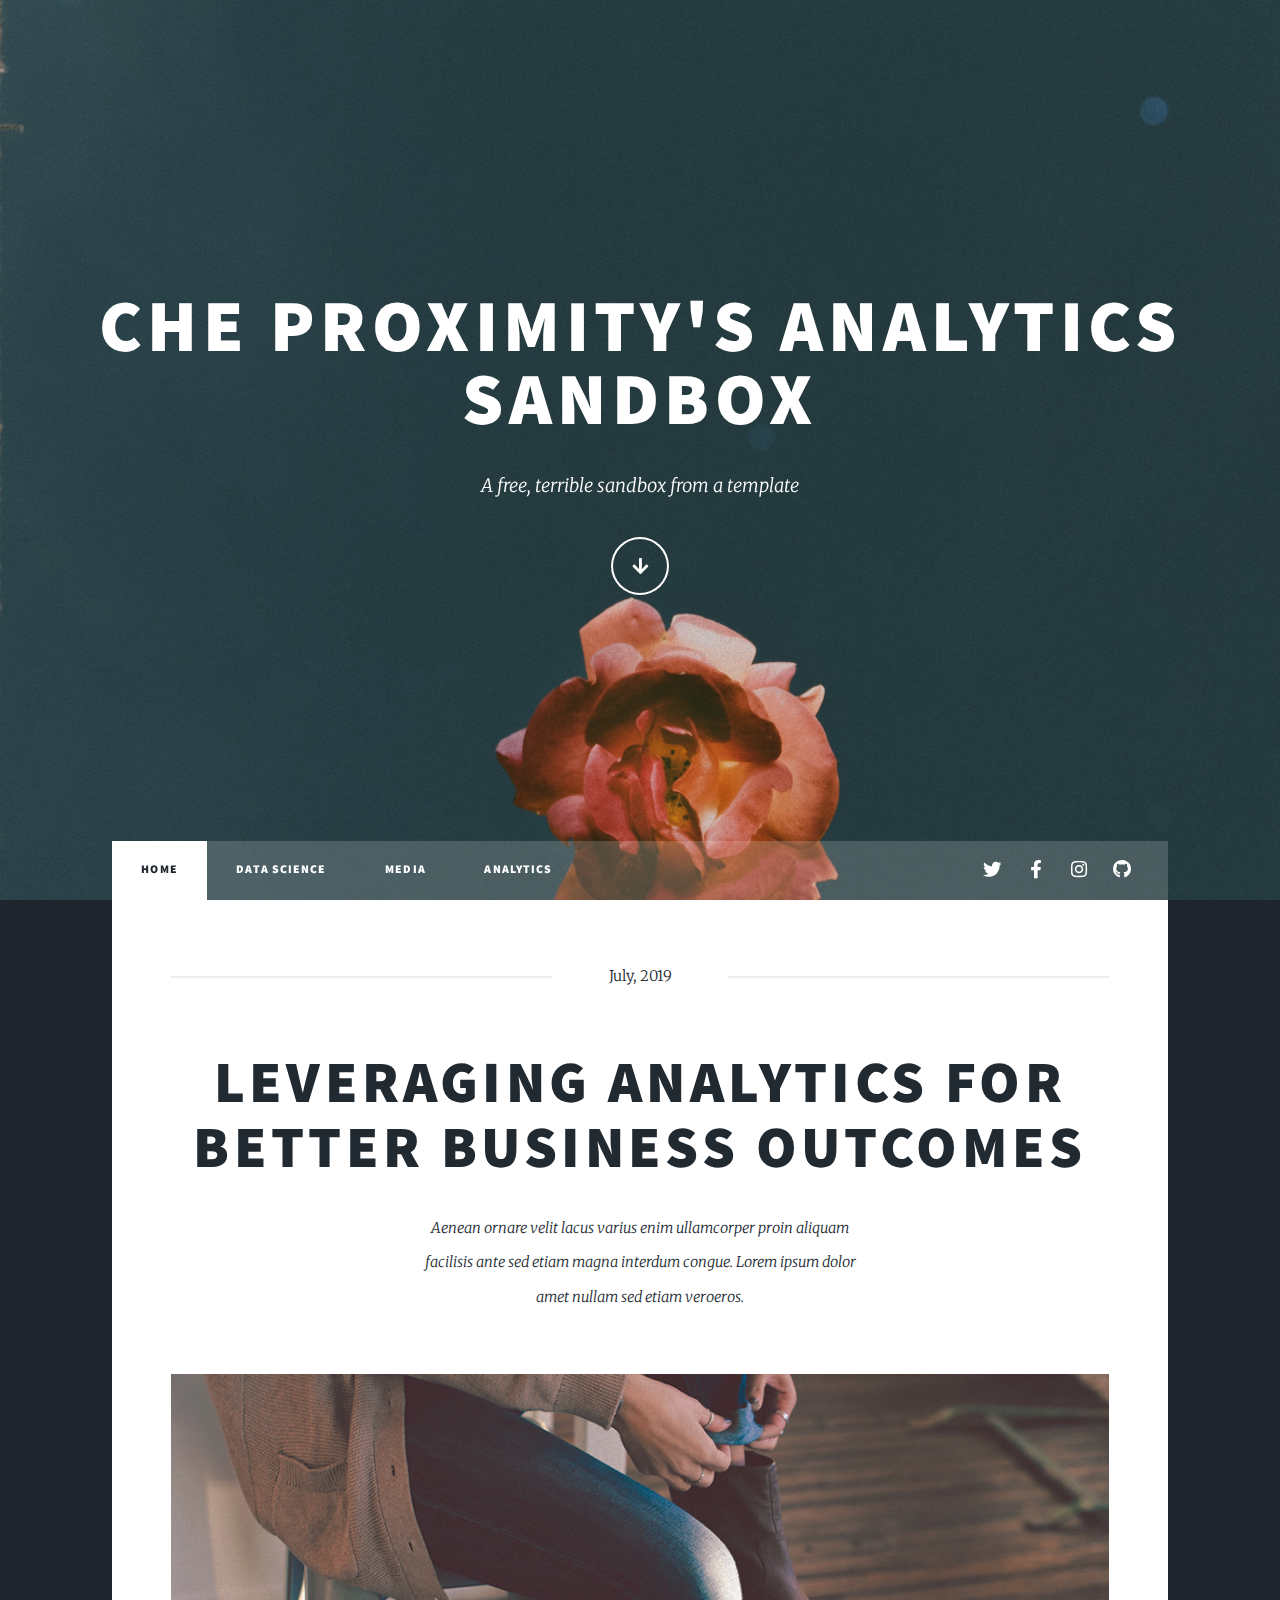
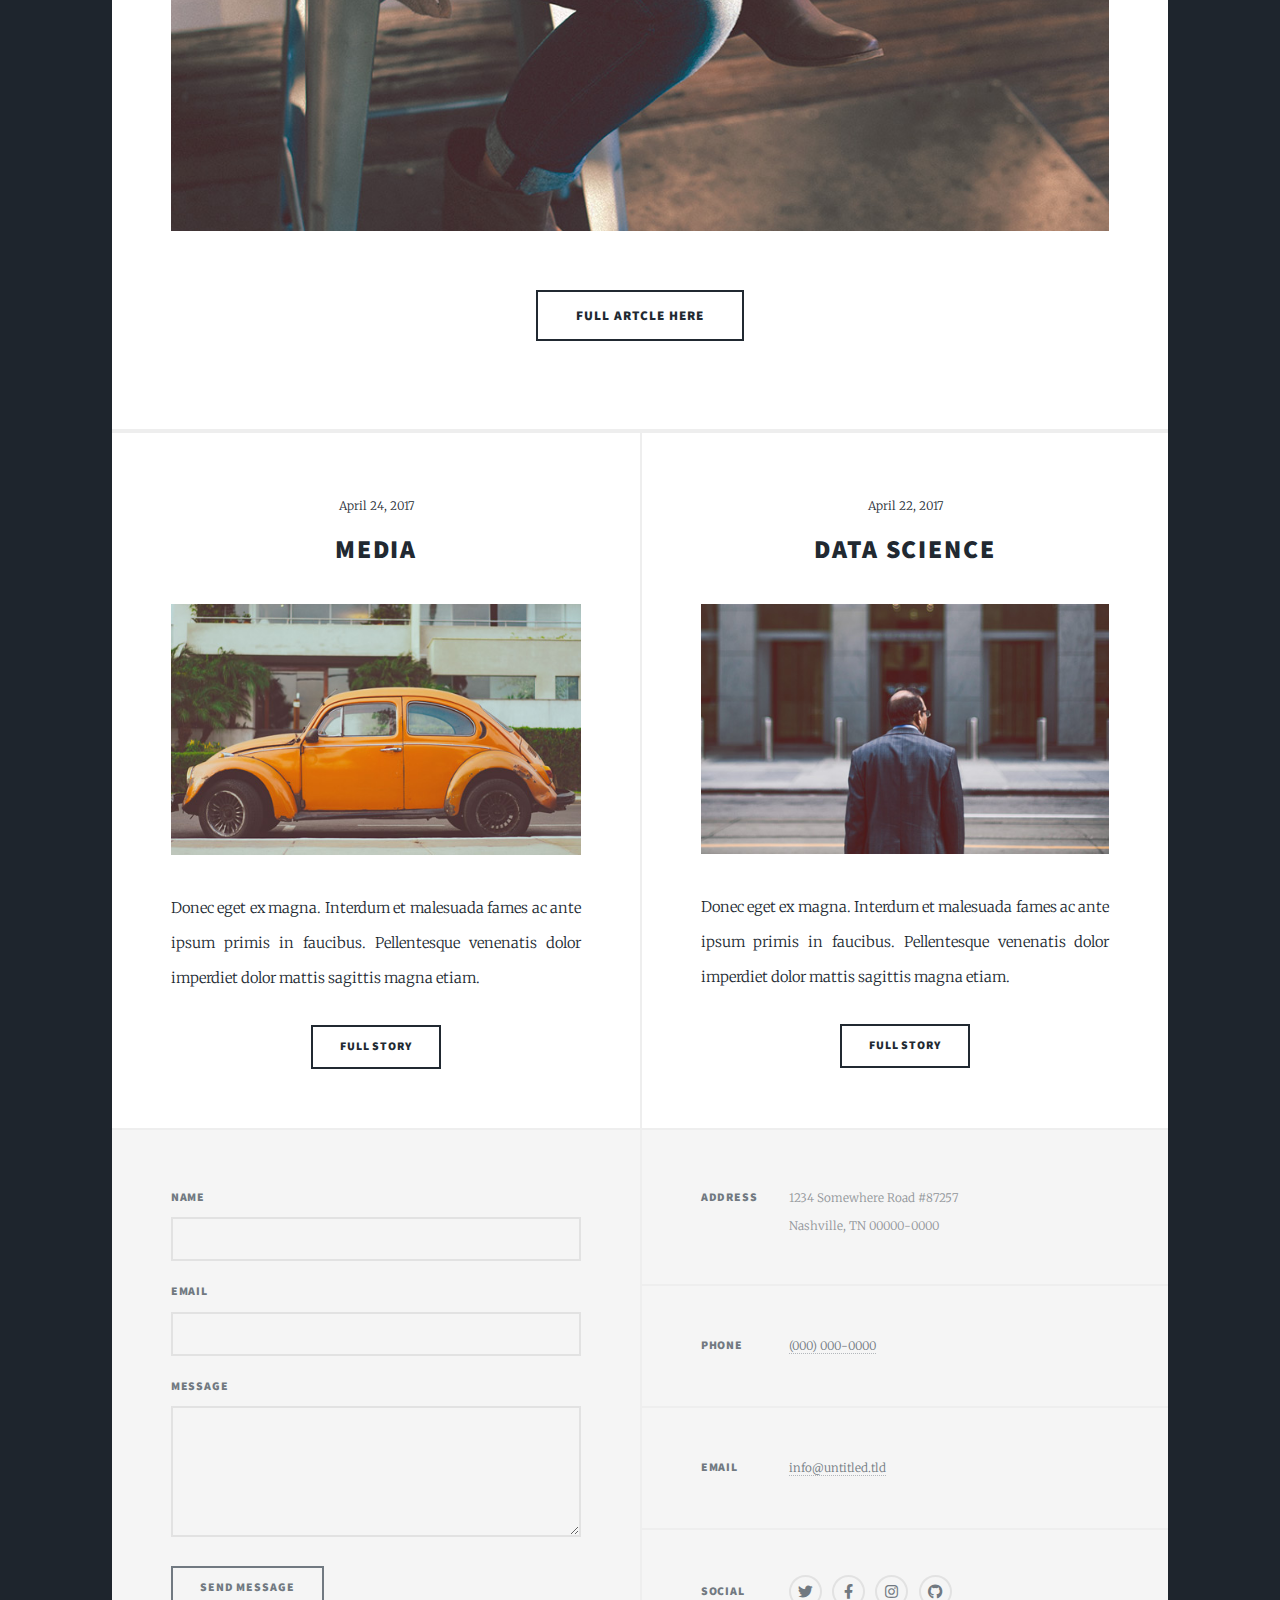
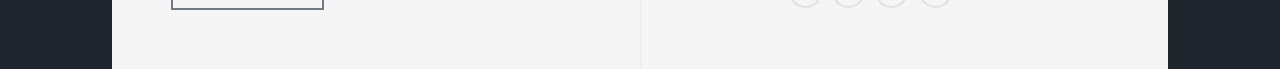
==== commit 1ae96b29: "Update index.html" ====
--- a/index.html
+++ b/index.html
@@ -60,7 +60,7 @@
 						<!-- Featured Post -->
 							<article class="post featured">
 								<header class="major">
-									<span class="date">April 25, 2017</span>
+									<span class="date">July, 2019</span>
 									<h2><a href="#">Leveraging analytics for better business outcomes</a></h2>
 									<p>Aenean ornare velit lacus varius enim ullamcorper proin aliquam<br />
 									facilisis ante sed etiam magna interdum congue. Lorem ipsum dolor<br />
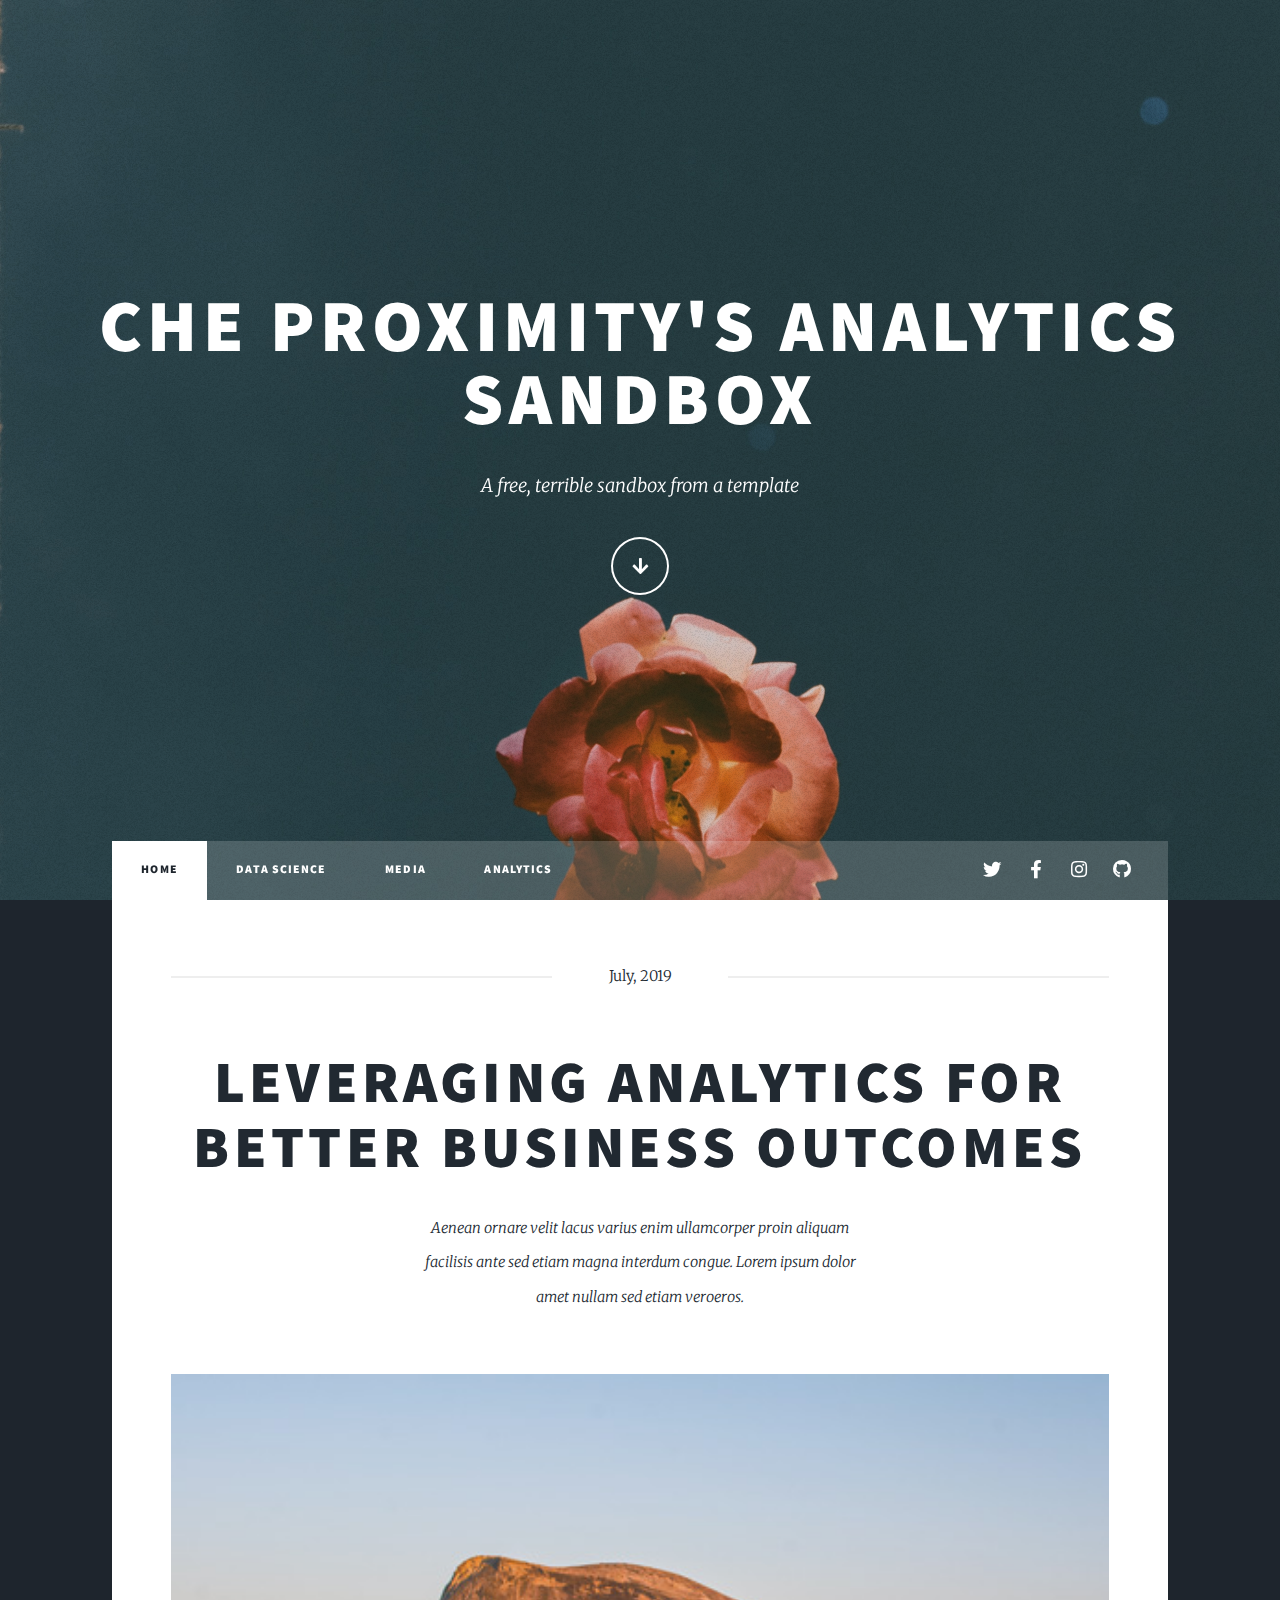
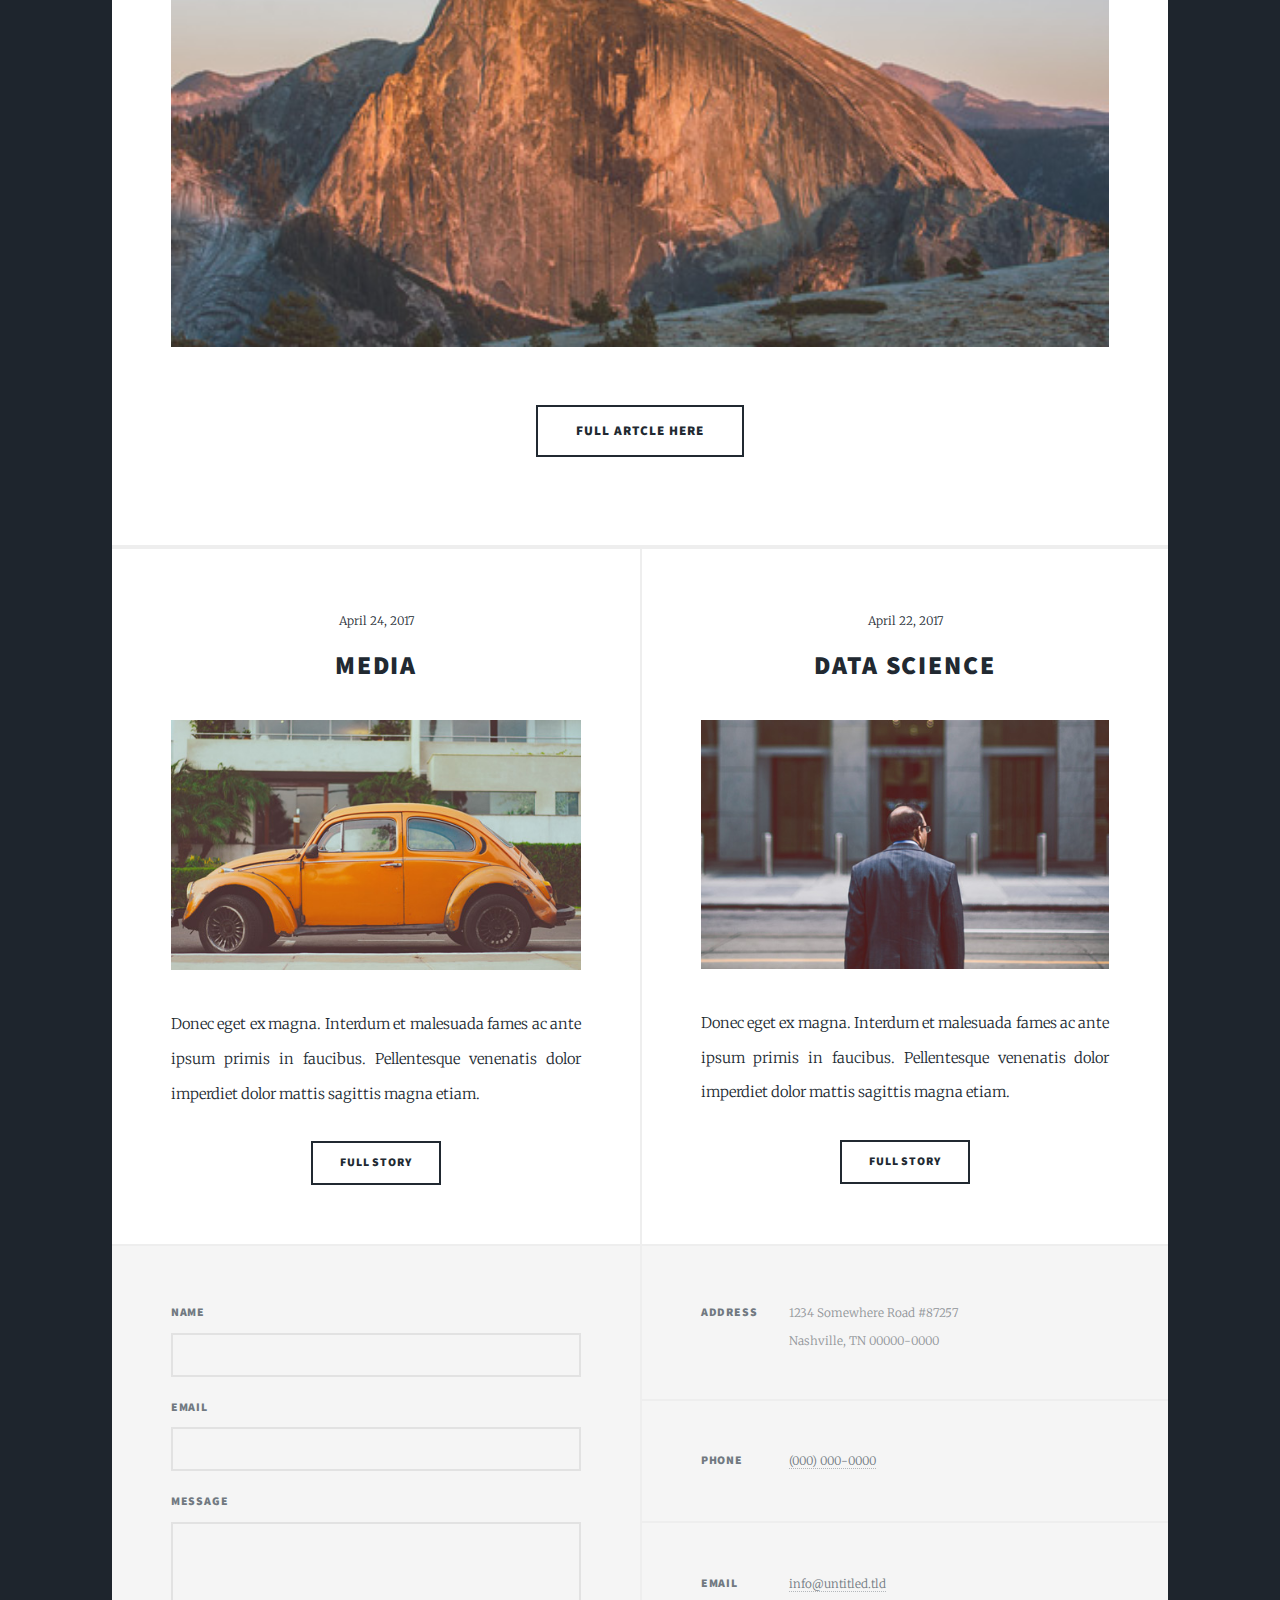
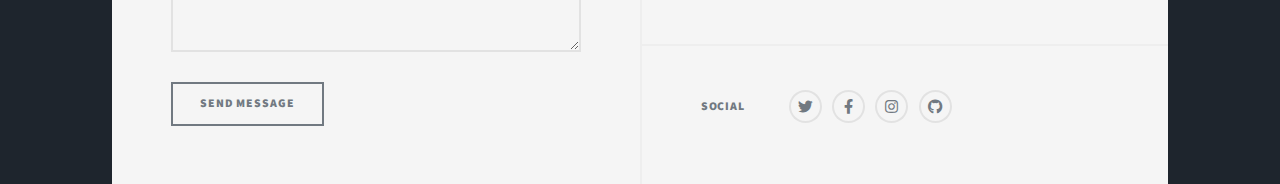
==== commit 2f9178ae: "Update index.html" ====
--- a/index.html
+++ b/index.html
@@ -66,7 +66,7 @@
 									facilisis ante sed etiam magna interdum congue. Lorem ipsum dolor<br />
 									amet nullam sed etiam veroeros.</p>
 								</header>
-								<a href="analytics.html" class="image main"><img src="images/pic01.jpg" alt="" /></a>
+								<a href="analytics.html" class="image main"><img src="images/pic05.jpg" alt="" /></a>
 								<ul class="actions special">
 									<li><a href="analytics.html" class="button large">Full Artcle Here</a></li>
 								</ul>
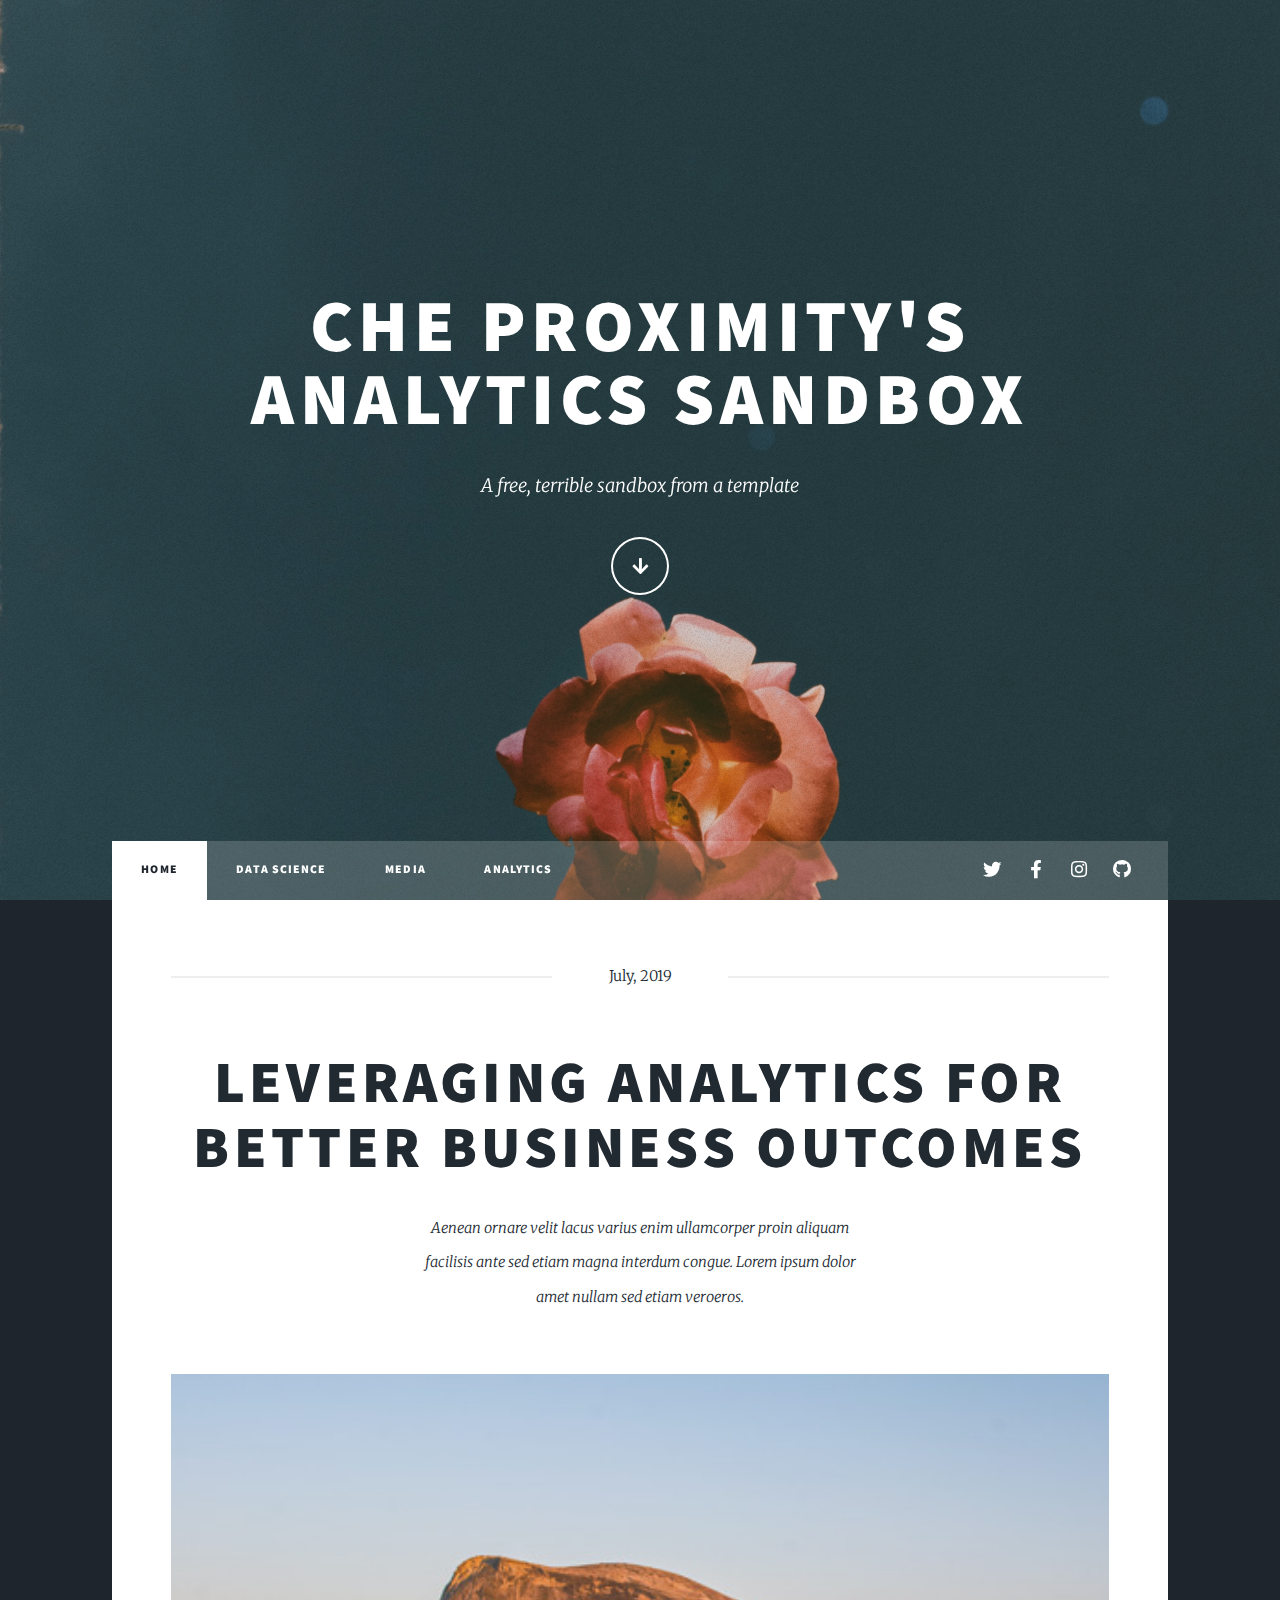
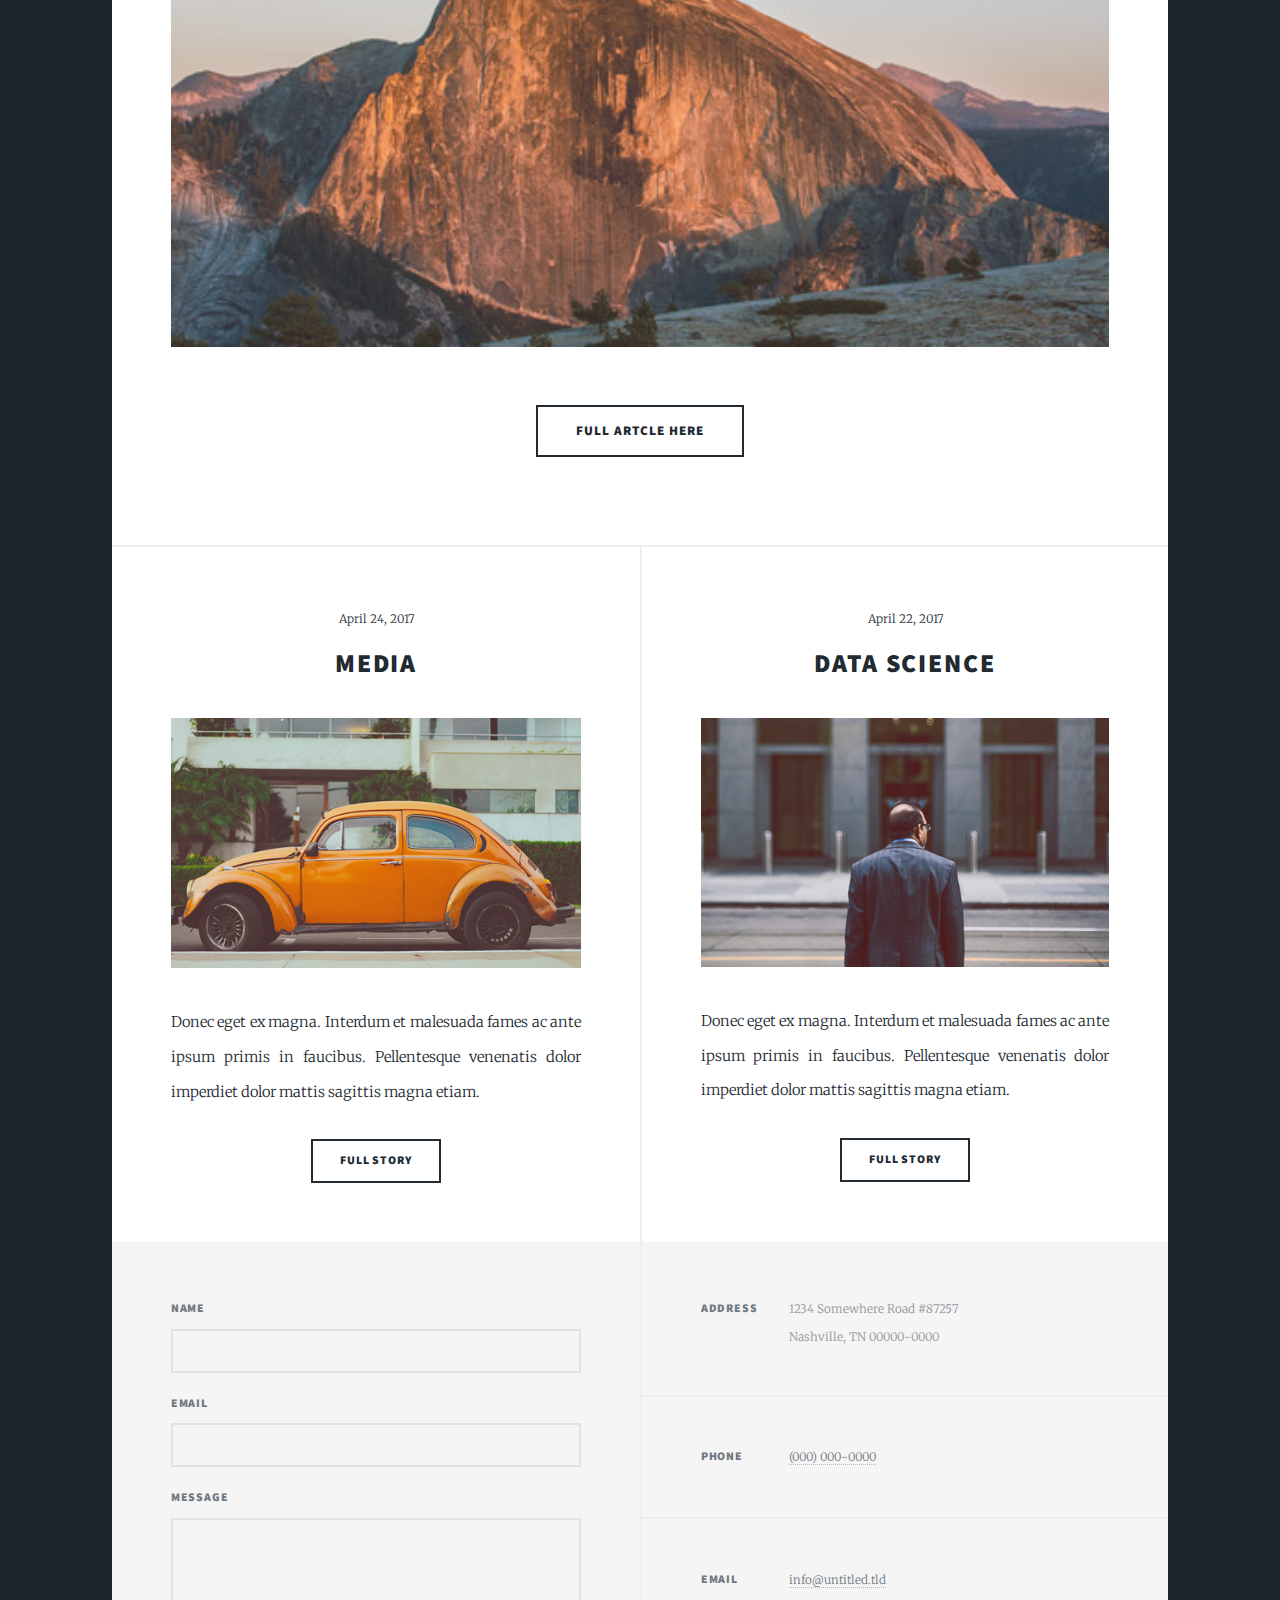
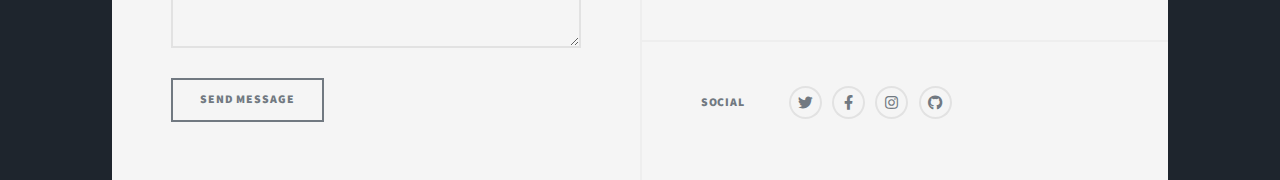
==== commit fd098182: "Update index.html" ====
--- a/index.html
+++ b/index.html
@@ -26,7 +26,7 @@
 
 				<!-- Intro -->
 					<div id="intro">
-						<h1>CHE Proximity's Analytics Sandbox</h1>
+						<h1>CHE Proximity's</br>Analytics Sandbox</h1>
 						<p>A free, terrible sandbox from a template</p>
 						<ul class="actions">
 							<li><a href="#header" class="button icon solid solo fa-arrow-down scrolly" data-event-label="header-continue">Continue</a></li>
--- a/assets/css/main.css
+++ b/assets/css/main.css
@@ -3767,7 +3767,6 @@
 		#main > * {
 			padding: 4rem 4rem 2rem 4rem ;
 			border-top: solid 2px #eeeeee;
-			border-bottom: solid 2px #eeeeee;
 			margin: 0;
 		}
 
